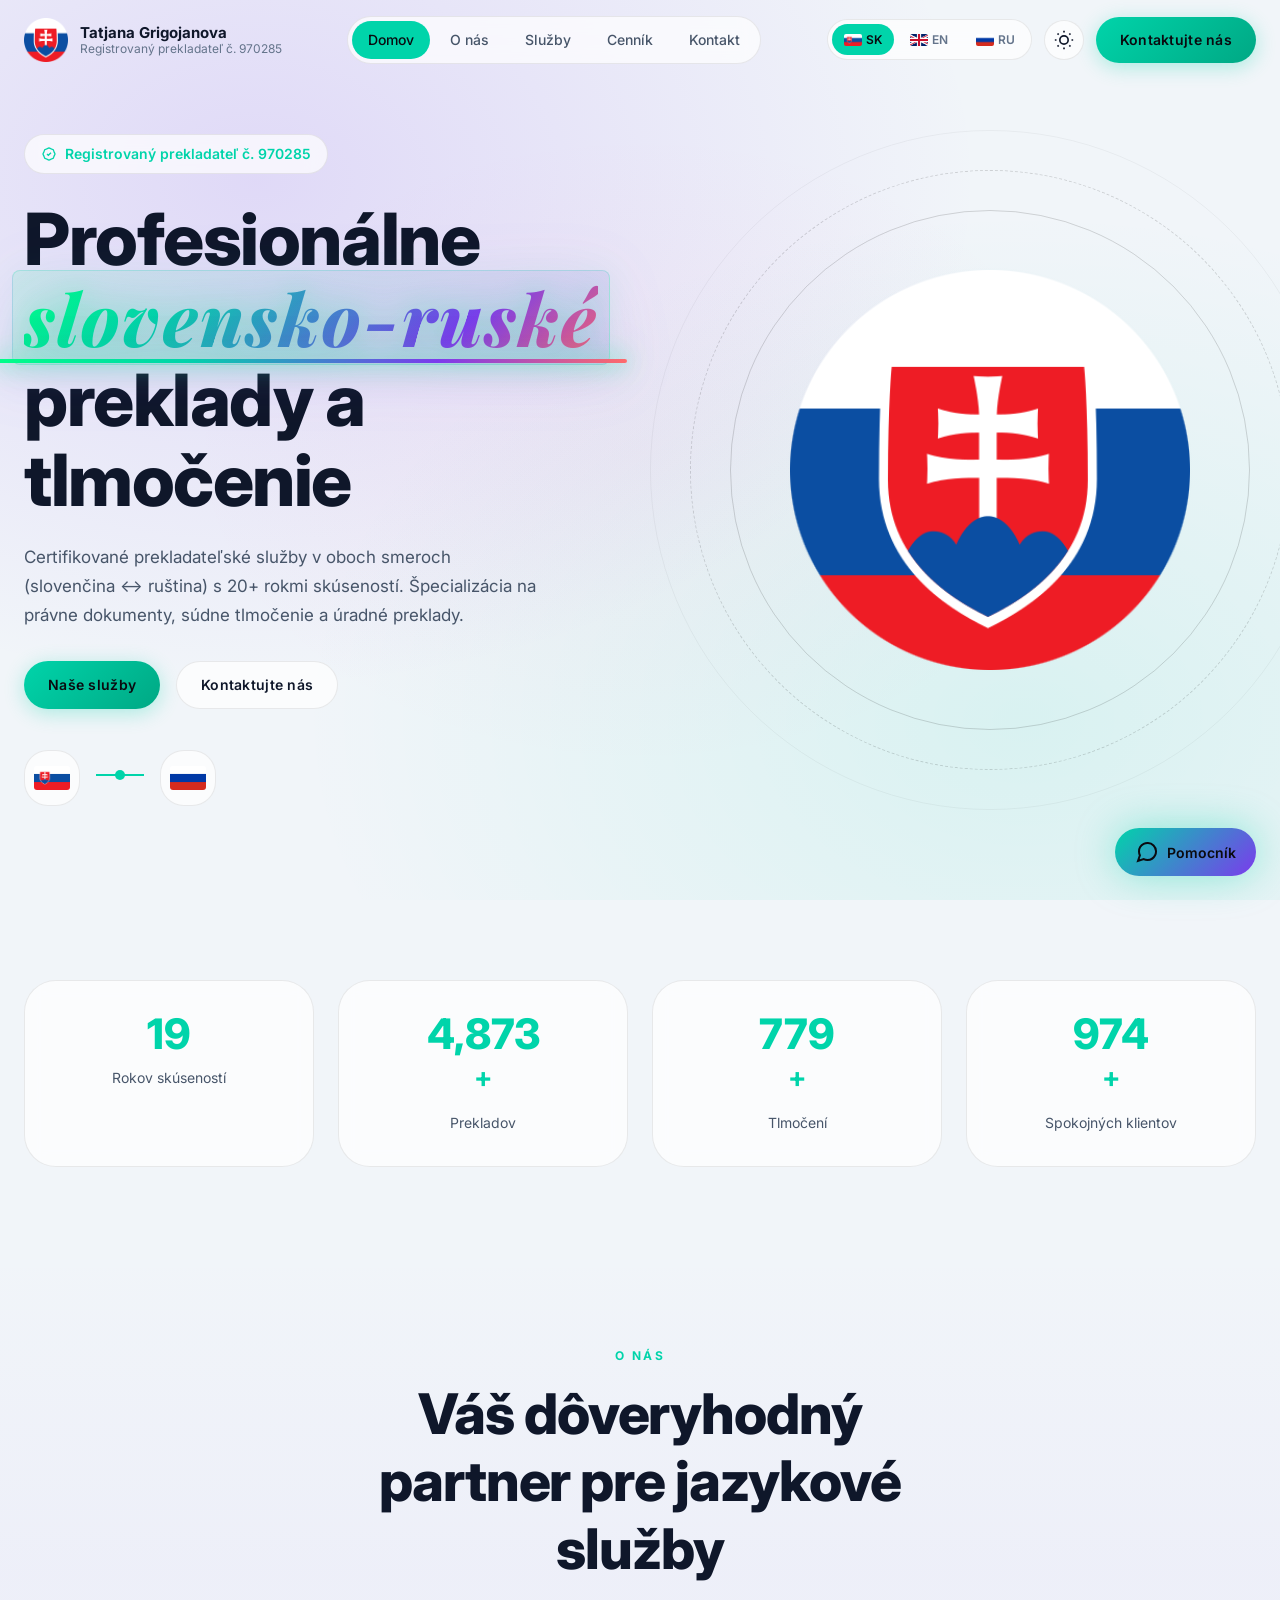
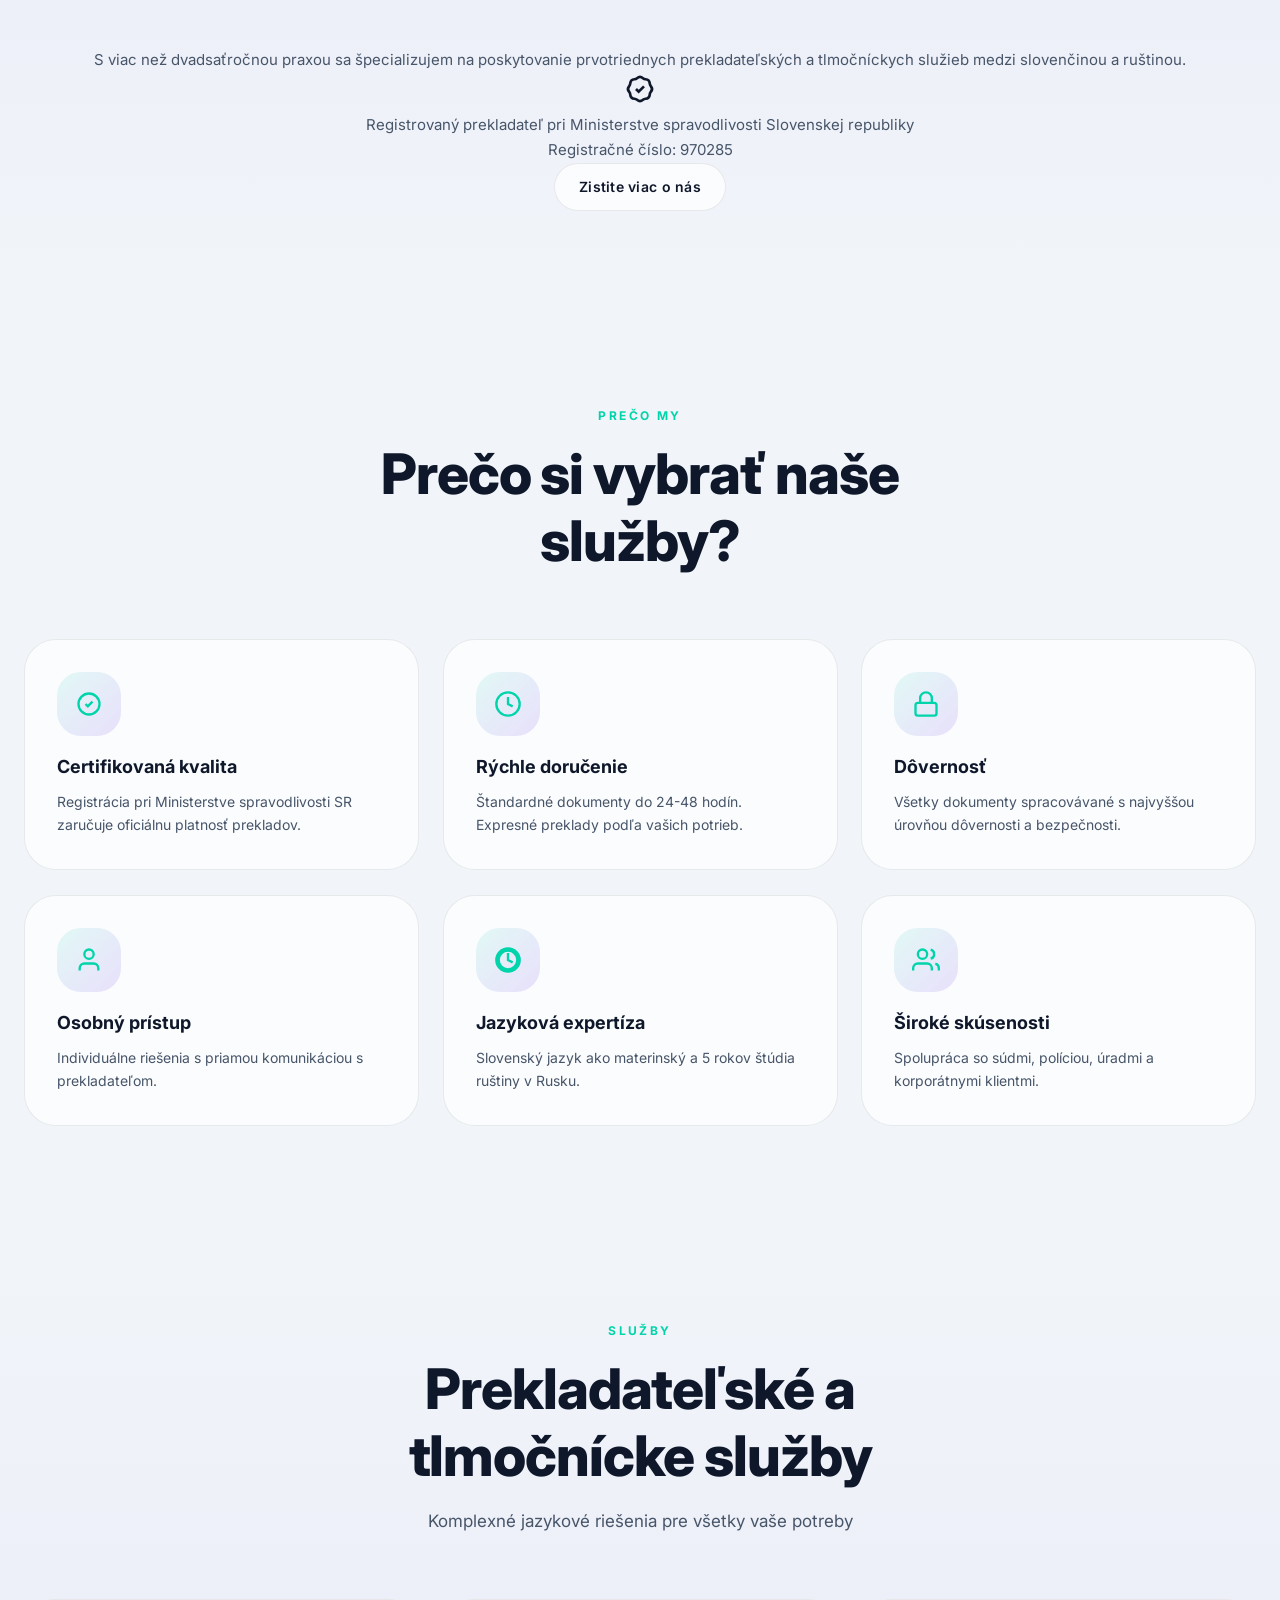
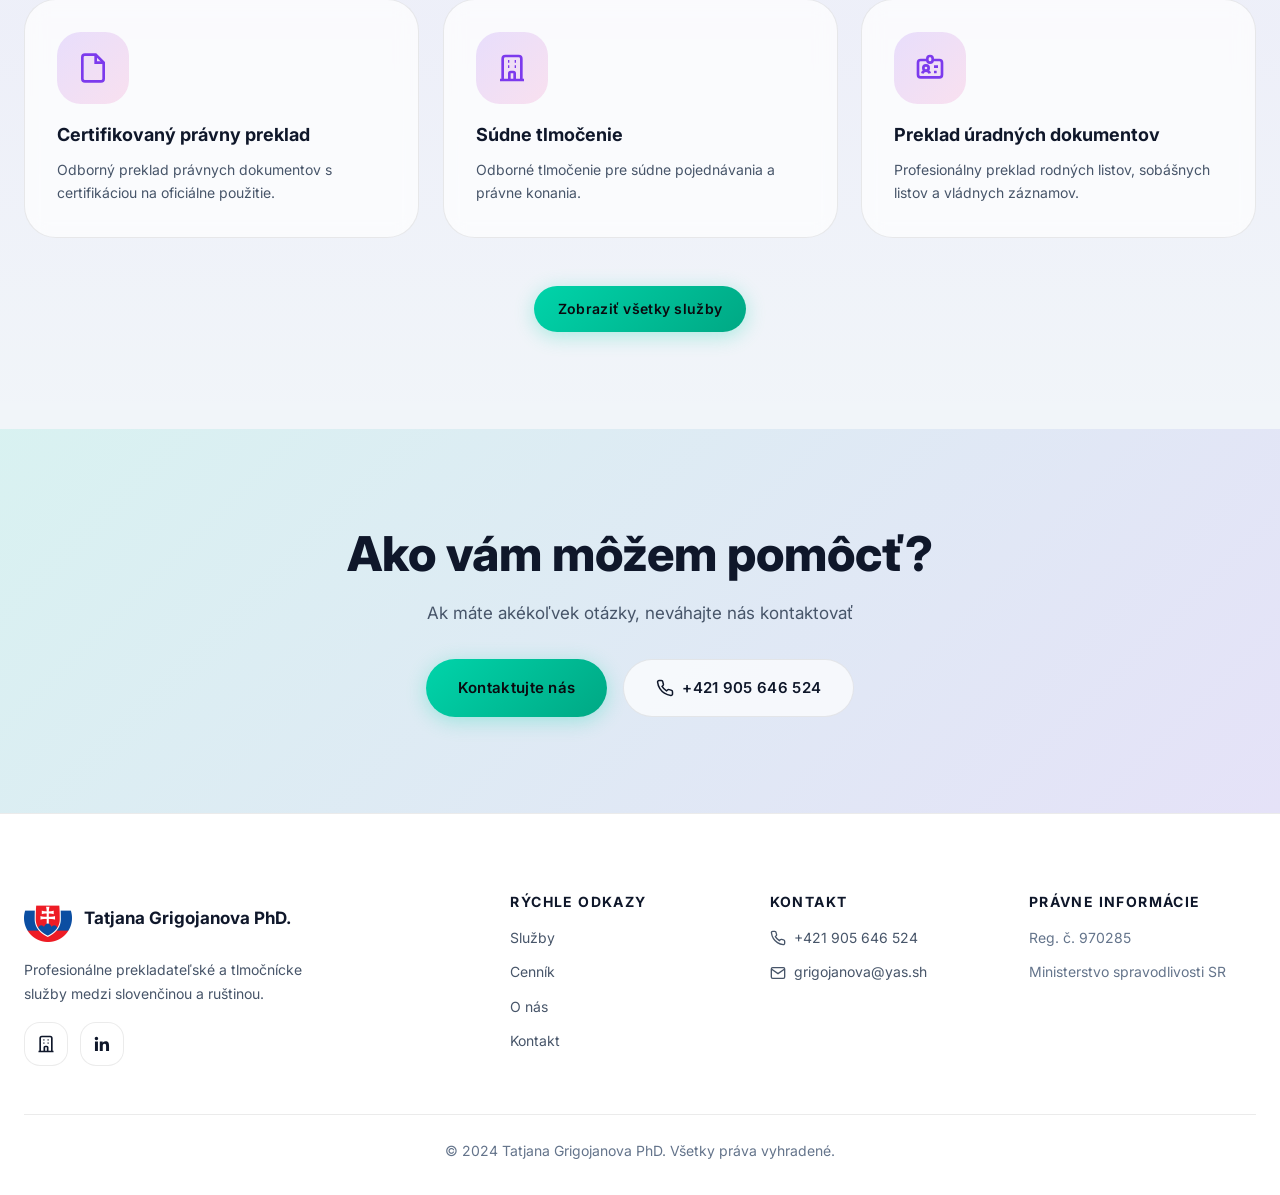
==== index.html @ f6fe31b1 "Add files via upload" ====
<!DOCTYPE html>
<html lang="sk" data-theme="light">
<head>
  <meta charset="UTF-8">
  <meta name="viewport" content="width=device-width, initial-scale=1.0">
  <title>Tatjana Grigojanova PhD. | Profesionálne slovensko-ruské preklady</title>
  <meta name="description" content="Certifikované prekladateľské služby s 20+ rokmi skúseností. Registrovaný prekladateľ pri Ministerstve spravodlivosti SR č. 970285.">
  <meta name="keywords" content="slovensko-ruský preklad, certifikovaný prekladateľ, súdne tlmočenie, Tatjana Grigojanova, Bratislava">
  <link rel="canonical" href="https://grigojanova.yas.sh/">
  
  <meta property="og:type" content="website">
  <meta property="og:url" content="https://grigojanova.yas.sh/">
  <meta property="og:title" content="Tatjana Grigojanova PhD. | Prekladateľské služby">
  <meta property="og:description" content="Certifikované slovensko-ruské preklady a tlmočenie.">
  <meta property="og:image" content="https://grigojanova.yas.sh/assets/images/logo.png">
  
  <link rel="icon" type="image/png" href="assets/images/logo.png">
  
  <link rel="preconnect" href="https://fonts.googleapis.com">
  <link rel="preconnect" href="https://fonts.gstatic.com" crossorigin>
  <link href="https://fonts.googleapis.com/css2?family=Inter:wght@400;500;600;700;800&family=Playfair+Display:wght@600;700;800&display=swap" rel="stylesheet">
  
  <link rel="stylesheet" href="css/theme.css">
  <link rel="stylesheet" href="css/base.css">
  <link rel="stylesheet" href="css/animations.css">
  <link rel="stylesheet" href="css/components.css">
  
  <!-- Anti-FOUC: Prevent flash of unstyled content -->
  <style>
    /* Hide reveal elements until JS is ready */
    .reveal, .reveal-left, .reveal-right, .reveal-scale {
      opacity: 0 !important;
      visibility: hidden !important;
    }
    /* Show immediately if JS is disabled or after load */
    .no-js .reveal, .no-js .reveal-left, .no-js .reveal-right, .no-js .reveal-scale,
    html.js-loaded .reveal, html.js-loaded .reveal-left, html.js-loaded .reveal-right, html.js-loaded .reveal-scale {
      opacity: 1 !important;
      visibility: visible !important;
    }
    /* Hide stat numbers until animated */
    [data-counter] {
      opacity: 0;
      transition: opacity 0.3s ease;
    }
    html.js-loaded [data-counter] {
      opacity: 1;
    }
  </style>
  
  <script type="application/ld+json">
  {
    "@context": "https://schema.org",
    "@type": "ProfessionalService",
    "name": "Tatjana Grigojanova PhD. - Prekladateľské služby",
    "description": "Profesionálne slovensko-ruské preklady a tlmočenie",
    "url": "https://grigojanova.yas.sh/",
    "telephone": "+421-905-646-524",
    "email": "grigojanova@yas.sh",
    "address": {
      "@type": "PostalAddress",
      "addressLocality": "Bratislava",
      "addressCountry": "SK"
    }
  }
  </script>
</head>
<body>
  <!-- Anti-FOUC script -->
  <script>
    (function() {
      // Add no-js class initially (for noscript fallback)
      document.documentElement.className = document.documentElement.className.replace(/\bno-js\b/g, '');
      // Mark that JS is enabled
      document.documentElement.classList.add('js');
    })();
  </script>
  
  <!-- Intro Loader -->
  <div class="intro-loader" id="introLoader">
    <div class="intro-loader-logo">
      <div class="intro-loader-ring"></div>
      <div class="intro-loader-ring"></div>
      <img src="assets/images/logo.png" alt="Tatjana Grigojanova">
    </div>
    <div class="intro-loader-text">Tatjana Grigojanova</div>
    <div class="intro-loader-subtext">Prekladateľské Služby</div>
    <div class="intro-loader-bar">
      <div class="intro-loader-progress"></div>
    </div>
  </div>
  
  <a href="#main-content" class="skip-link" data-i18n="nav.skipToContent">Preskočiť na obsah</a>
  
  <header class="header" role="banner">
    <div class="container header-inner">
      <a href="index.html" class="logo" aria-label="Tatjana Grigojanova PhD.">
        <img src="assets/images/logo.png" alt="" width="44" height="44">
        <div class="logo-text">
          <span class="logo-name">Tatjana Grigojanova</span>
          <span class="logo-title" data-i18n="hero.badge">PhD.</span>
        </div>
      </a>
      
      <nav class="nav" role="navigation" aria-label="Hlavná navigácia">
        <a href="index.html" class="active" data-i18n="nav.home" aria-current="page">Domov</a>
        <a href="about.html" data-i18n="nav.about">O nás</a>
        <a href="services.html" data-i18n="nav.services">Služby</a>
        <a href="pricing.html" data-i18n="nav.pricing">Cenník</a>
        <a href="contact.html" data-i18n="nav.contact">Kontakt</a>
      </nav>
      
      <div class="header-actions">
        <div class="lang-switcher" role="group" aria-label="Výber jazyka">
          <button class="lang-btn active" data-lang="sk" onclick="setLanguage('sk')" aria-label="Slovenčina">
            <img src="assets/images/flag-sk.png" alt="" class="lang-flag" width="20" height="14">
            <span>SK</span>
          </button>
          <button class="lang-btn" data-lang="en" onclick="setLanguage('en')" aria-label="English">
            <img src="assets/images/flag-gb.png" alt="" class="lang-flag" width="20" height="14">
            <span>EN</span>
          </button>
          <button class="lang-btn" data-lang="ru" onclick="setLanguage('ru')" aria-label="Русский">
            <img src="assets/images/flag-ru.png" alt="" class="lang-flag" width="20" height="14">
            <span>RU</span>
          </button>
        </div>
        
        <button class="theme-toggle" onclick="toggleTheme()" aria-label="Prepnúť režim">
          <svg class="sun-icon" width="20" height="20" viewBox="0 0 24 24" fill="none" stroke="currentColor" stroke-width="2">
            <circle cx="12" cy="12" r="5"/>
            <path d="M12 1v2M12 21v2M4.22 4.22l1.42 1.42M18.36 18.36l1.42 1.42M1 12h2M21 12h2M4.22 19.78l1.42-1.42M18.36 5.64l1.42-1.42"/>
          </svg>
          <svg class="moon-icon" width="20" height="20" viewBox="0 0 24 24" fill="none" stroke="currentColor" stroke-width="2">
            <path d="M21 12.79A9 9 0 1 1 11.21 3 7 7 0 0 0 21 12.79z"/>
          </svg>
        </button>
        
        <a href="contact.html" class="btn btn-primary btn-cta" data-i18n="nav.cta">Kontaktujte nás</a>
        
        <button class="menu-toggle" aria-label="Menu" aria-expanded="false" aria-controls="mobile-menu">
          <svg width="24" height="24" viewBox="0 0 24 24" fill="none" stroke="currentColor" stroke-width="2">
            <path d="M3 12h18M3 6h18M3 18h18"/>
          </svg>
        </button>
      </div>
    </div>
  </header>

  <div class="mobile-menu-backdrop" aria-hidden="true"></div>
  <div class="mobile-menu" id="mobile-menu" role="dialog" aria-label="Mobilná navigácia" aria-hidden="true">
    <div class="mobile-menu-inner">
      <nav class="mobile-nav">
        <a href="index.html" class="active" data-i18n="nav.home">Domov</a>
        <a href="about.html" data-i18n="nav.about">O nás</a>
        <a href="services.html" data-i18n="nav.services">Služby</a>
        <a href="pricing.html" data-i18n="nav.pricing">Cenník</a>
        <a href="contact.html" data-i18n="nav.contact">Kontakt</a>
      </nav>
      <div class="mobile-lang-switcher">
        <button class="lang-btn active" data-lang="sk" onclick="setLanguage('sk')">
          <img src="assets/images/flag-sk.png" alt="" class="lang-flag">
          <span>Slovenčina</span>
        </button>
        <button class="lang-btn" data-lang="en" onclick="setLanguage('en')">
          <img src="assets/images/flag-gb.png" alt="" class="lang-flag">
          <span>English</span>
        </button>
        <button class="lang-btn" data-lang="ru" onclick="setLanguage('ru')">
          <img src="assets/images/flag-ru.png" alt="" class="lang-flag">
          <span>Русский</span>
        </button>
      </div>
    </div>
  </div>

  <main id="main-content">
    <section class="hero" aria-labelledby="hero-title">
      <div class="container hero-inner">
        <div class="hero-content">
          <div class="hero-badge reveal">
            <svg width="16" height="16" viewBox="0 0 24 24" fill="none" stroke="currentColor" stroke-width="2">
              <path d="M9 12l2 2 4-4M7.835 4.697a3.42 3.42 0 001.946-.806 3.42 3.42 0 014.438 0 3.42 3.42 0 001.946.806 3.42 3.42 0 013.138 3.138 3.42 3.42 0 00.806 1.946 3.42 3.42 0 010 4.438 3.42 3.42 0 00-.806 1.946 3.42 3.42 0 01-3.138 3.138 3.42 3.42 0 00-1.946.806 3.42 3.42 0 01-4.438 0 3.42 3.42 0 00-1.946-.806 3.42 3.42 0 01-3.138-3.138 3.42 3.42 0 00-.806-1.946 3.42 3.42 0 010-4.438 3.42 3.42 0 00.806-1.946 3.42 3.42 0 013.138-3.138z"/>
            </svg>
            <span data-i18n="hero.badge">Registrovaný prekladateľ č. 970285</span>
          </div>
          
          <h1 id="hero-title" class="hero-title reveal delay-100" data-i18n="hero.title" data-i18n-html>
            Profesionálne <span class="highlight-lang-pair">slovensko-ruské</span> preklady a tlmočenie
          </h1>
          
          <p class="hero-subtitle reveal delay-200" data-i18n="hero.subtitle">
            Certifikované prekladateľské služby s 20+ rokmi skúseností. Špecializácia na právne dokumenty, súdne tlmočenie a úradné preklady.
          </p>
          
          <div class="hero-actions reveal delay-300">
            <a href="services.html" class="btn btn-primary magnetic-btn" data-i18n="hero.ctaPrimary">
              Naše služby
              <svg width="16" height="16" viewBox="0 0 24 24" fill="none" stroke="currentColor" stroke-width="2">
                <path d="M5 12h14M12 5l7 7-7 7"/>
              </svg>
            </a>
            <a href="contact.html" class="btn btn-secondary" data-i18n="hero.ctaSecondary">Kontaktujte nás</a>
          </div>
          
          <div class="lang-pair-indicator reveal delay-400">
            <div class="lang-flag-wrapper">
              <img src="assets/images/flag-sk.png" alt="Slovak" width="36" height="24">
            </div>
            <div class="lang-connector">
              <svg width="48" height="16" viewBox="0 0 48 16">
                <path d="M0 8h20M28 8h20" stroke="currentColor" stroke-width="2" stroke-linecap="round"/>
                <circle cx="24" cy="8" r="5" fill="var(--primary)"/>
              </svg>
            </div>
            <div class="lang-flag-wrapper">
              <img src="assets/images/flag-ru.png" alt="Russian" width="36" height="24">
            </div>
          </div>
        </div>
        
        <div class="hero-visual reveal-scale delay-200">
          <div class="hero-image-wrapper">
            <div class="hero-image-glow"></div>
            <img src="assets/images/logo.png" alt="Tatjana Grigojanova PhD." class="hero-image animate-float">
            <div class="hero-ring ring-1"></div>
            <div class="hero-ring ring-2"></div>
            <div class="hero-ring ring-3"></div>
          </div>
        </div>
      </div>
    </section>

    <section class="stats-section" aria-label="Štatistiky">
      <div class="container">
        <div class="stats-grid">
          <div class="stat-card reveal">
            <div class="stat-number" data-counter="20">0</div>
            <div class="stat-label" data-i18n="stats.years">Rokov skúseností</div>
          </div>
          <div class="stat-card reveal delay-100">
            <div class="stat-number" data-counter="5000">0</div>
            <div class="stat-suffix">+</div>
            <div class="stat-label" data-i18n="stats.translations">Prekladov</div>
          </div>
          <div class="stat-card reveal delay-200">
            <div class="stat-number" data-counter="800">0</div>
            <div class="stat-suffix">+</div>
            <div class="stat-label" data-i18n="stats.interpretations">Tlmočení</div>
          </div>
          <div class="stat-card reveal delay-300">
            <div class="stat-number" data-counter="1000">0</div>
            <div class="stat-suffix">+</div>
            <div class="stat-label" data-i18n="stats.clients">Spokojných klientov</div>
          </div>
        </div>
      </div>
    </section>

    <section class="section section-alt" aria-labelledby="about-title">
      <div class="container">
        <div class="section-header reveal">
          <span class="section-label" data-i18n="about.label">O NÁS</span>
          <h2 id="about-title" class="section-title" data-i18n="about.title">Váš dôveryhodný partner pre jazykové služby</h2>
        </div>
        
        <div class="about-preview text-center reveal">
          <p class="about-text" data-i18n="about.description">
            S viac než dvadsaťročnou praxou sa špecializujem na poskytovanie prvotriednych prekladateľských a tlmočníckych služieb medzi slovenčinou a ruštinou.
          </p>
          
          <div class="credentials-card">
            <div class="credentials-icon">
              <svg width="32" height="32" viewBox="0 0 24 24" fill="none" stroke="currentColor" stroke-width="2">
                <path d="M9 12l2 2 4-4M7.835 4.697a3.42 3.42 0 001.946-.806 3.42 3.42 0 014.438 0 3.42 3.42 0 001.946.806 3.42 3.42 0 013.138 3.138 3.42 3.42 0 00.806 1.946 3.42 3.42 0 010 4.438 3.42 3.42 0 00-.806 1.946 3.42 3.42 0 01-3.138 3.138 3.42 3.42 0 00-1.946.806 3.42 3.42 0 01-4.438 0 3.42 3.42 0 00-1.946-.806 3.42 3.42 0 01-3.138-3.138 3.42 3.42 0 00-.806-1.946 3.42 3.42 0 010-4.438 3.42 3.42 0 00.806-1.946 3.42 3.42 0 013.138-3.138z"/>
              </svg>
            </div>
            <div class="credentials-content">
              <p class="credentials-title" data-i18n="about.highlight">Registrovaný prekladateľ pri Ministerstve spravodlivosti Slovenskej republiky</p>
              <p class="credentials-subtitle" data-i18n="about.highlightSub">Registračné číslo: 970285</p>
            </div>
          </div>
          
          <a href="about.html" class="btn btn-secondary" data-i18n="about.cta">Zistite viac o nás</a>
        </div>
      </div>
    </section>

    <section class="section" aria-labelledby="why-title">
      <div class="container">
        <div class="section-header reveal">
          <span class="section-label" data-i18n="why.label">PREČO MY</span>
          <h2 id="why-title" class="section-title" data-i18n="why.title">Prečo si vybrať naše služby?</h2>
        </div>
        
        <div class="features-grid">
          <article class="feature-card reveal delay-100 tilt-card">
            <div class="feature-icon">
              <svg width="28" height="28" viewBox="0 0 24 24" fill="none" stroke="currentColor" stroke-width="2">
                <path d="M9 12l2 2 4-4m6 2a9 9 0 11-18 0 9 9 0 0118 0z"/>
              </svg>
            </div>
            <h3 class="feature-title" data-i18n="why.quality.title">Certifikovaná kvalita</h3>
            <p class="feature-text" data-i18n="why.quality.desc">Registrácia pri Ministerstve spravodlivosti SR zaručuje oficiálnu platnosť prekladov.</p>
          </article>
          
          <article class="feature-card reveal delay-200 tilt-card">
            <div class="feature-icon">
              <svg width="28" height="28" viewBox="0 0 24 24" fill="none" stroke="currentColor" stroke-width="2">
                <circle cx="12" cy="12" r="10"/>
                <path d="M12 6v6l4 2"/>
              </svg>
            </div>
            <h3 class="feature-title" data-i18n="why.speed.title">Rýchle doručenie</h3>
            <p class="feature-text" data-i18n="why.speed.desc">Štandardné dokumenty do 24-48 hodín. Expresné preklady podľa vašich potrieb.</p>
          </article>
          
          <article class="feature-card reveal delay-300 tilt-card">
            <div class="feature-icon">
              <svg width="28" height="28" viewBox="0 0 24 24" fill="none" stroke="currentColor" stroke-width="2">
                <rect x="3" y="11" width="18" height="11" rx="2" ry="2"/>
                <path d="M7 11V7a5 5 0 0110 0v4"/>
              </svg>
            </div>
            <h3 class="feature-title" data-i18n="why.confidential.title">Dôvernosť</h3>
            <p class="feature-text" data-i18n="why.confidential.desc">Všetky dokumenty spracovávané s najvyššou úrovňou dôvernosti a bezpečnosti.</p>
          </article>
          
          <article class="feature-card reveal delay-100 tilt-card">
            <div class="feature-icon">
              <svg width="28" height="28" viewBox="0 0 24 24" fill="none" stroke="currentColor" stroke-width="2">
                <path d="M20 21v-2a4 4 0 00-4-4H8a4 4 0 00-4 4v2"/>
                <circle cx="12" cy="7" r="4"/>
              </svg>
            </div>
            <h3 class="feature-title" data-i18n="why.personal.title">Osobný prístup</h3>
            <p class="feature-text" data-i18n="why.personal.desc">Individuálne riešenia s priamou komunikáciou s prekladateľom.</p>
          </article>
          
          <article class="feature-card reveal delay-200 tilt-card">
            <div class="feature-icon">
              <svg width="28" height="28" viewBox="0 0 24 24" fill="none" stroke="currentColor" stroke-width="2">
                <path d="M12 2a10 10 0 1010 10A10 10 0 0012 2zm0 18a8 8 0 118-8 8 8 0 01-8 8z"/>
                <path d="M12 6v6l4 2"/>
              </svg>
            </div>
            <h3 class="feature-title" data-i18n="why.expertise.title">Jazyková expertíza</h3>
            <p class="feature-text" data-i18n="why.expertise.desc">Slovenský jazyk ako materinský a 5 rokov štúdia ruštiny v Rusku.</p>
          </article>
          
          <article class="feature-card reveal delay-300 tilt-card">
            <div class="feature-icon">
              <svg width="28" height="28" viewBox="0 0 24 24" fill="none" stroke="currentColor" stroke-width="2">
                <path d="M17 21v-2a4 4 0 00-4-4H5a4 4 0 00-4 4v2"/>
                <circle cx="9" cy="7" r="4"/>
                <path d="M23 21v-2a4 4 0 00-3-3.87M16 3.13a4 4 0 010 7.75"/>
              </svg>
            </div>
            <h3 class="feature-title" data-i18n="why.experience.title">Široké skúsenosti</h3>
            <p class="feature-text" data-i18n="why.experience.desc">Spolupráca so súdmi, políciou, úradmi a korporátnymi klientmi.</p>
          </article>
        </div>
      </div>
    </section>

    <section class="section section-alt" aria-labelledby="services-title">
      <div class="container">
        <div class="section-header reveal">
          <span class="section-label" data-i18n="services.label">SLUŽBY</span>
          <h2 id="services-title" class="section-title" data-i18n="services.title">Prekladateľské a tlmočnícke služby</h2>
          <p class="section-subtitle" data-i18n="services.subtitle">Komplexné jazykové riešenia pre všetky vaše potreby</p>
        </div>
        
        <div class="services-preview">
          <div class="service-preview-item reveal delay-100">
            <div class="service-preview-icon">
              <svg width="32" height="32" viewBox="0 0 24 24" fill="none" stroke="currentColor" stroke-width="2">
                <path d="M14 2H6a2 2 0 00-2 2v16a2 2 0 002 2h12a2 2 0 002-2V8z"/>
                <path d="M14 2v6h6"/>
              </svg>
            </div>
            <h3 class="service-preview-title" data-i18n="services.items.certified_legal.title">Certifikovaný právny preklad</h3>
            <p class="service-preview-text" data-i18n="services.items.certified_legal.desc">Odborný preklad právnych dokumentov s certifikáciou na oficiálne použitie.</p>
          </div>
          
          <div class="service-preview-item reveal delay-200">
            <div class="service-preview-icon">
              <svg width="32" height="32" viewBox="0 0 24 24" fill="none" stroke="currentColor" stroke-width="2">
                <path d="M19 21V5a2 2 0 00-2-2H7a2 2 0 00-2 2v16m14 0h2m-2 0h-5m-9 0H3m2 0h5M9 7h1m-1 4h1m4-4h1m-1 4h1m-5 10v-5a1 1 0 011-1h2a1 1 0 011 1v5m-4 0h4"/>
              </svg>
            </div>
            <h3 class="service-preview-title" data-i18n="services.items.court_interpreting.title">Súdne tlmočenie</h3>
            <p class="service-preview-text" data-i18n="services.items.court_interpreting.desc">Odborné tlmočenie pre súdne pojednávania a právne konania.</p>
          </div>
          
          <div class="service-preview-item reveal delay-300">
            <div class="service-preview-icon">
              <svg width="32" height="32" viewBox="0 0 24 24" fill="none" stroke="currentColor" stroke-width="2">
                <path d="M10 6H5a2 2 0 00-2 2v9a2 2 0 002 2h14a2 2 0 002-2V8a2 2 0 00-2-2h-5m-4 0V5a2 2 0 114 0v1m-4 0a2 2 0 104 0m-5 8a2 2 0 100-4 2 2 0 000 4zm0 0c1.306 0 2.417.835 2.83 2M9 14a3.001 3.001 0 00-2.83 2M15 11h3m-3 4h2"/>
              </svg>
            </div>
            <h3 class="service-preview-title" data-i18n="services.items.official_docs.title">Preklad úradných dokumentov</h3>
            <p class="service-preview-text" data-i18n="services.items.official_docs.desc">Profesionálny preklad rodných listov, sobášnych listov a vládnych záznamov.</p>
          </div>
        </div>
        
        <div class="text-center reveal">
          <a href="services.html" class="btn btn-primary" data-i18n="services.cta">Zobraziť všetky služby</a>
        </div>
      </div>
    </section>

    <section class="cta-section" aria-labelledby="cta-title">
      <div class="container">
        <div class="cta-content reveal">
          <h2 id="cta-title" class="cta-title" data-i18n="contact.title">Ako vám môžem pomôcť?</h2>
          <p class="cta-text" data-i18n="contact.subtitle">Ak máte akékoľvek otázky, neváhajte nás kontaktovať</p>
          <div class="cta-actions">
            <a href="contact.html" class="btn btn-primary btn-lg magnetic-btn" data-i18n="nav.cta">
              Kontaktujte nás
              <svg width="18" height="18" viewBox="0 0 24 24" fill="none" stroke="currentColor" stroke-width="2">
                <path d="M5 12h14M12 5l7 7-7 7"/>
              </svg>
            </a>
            <a href="tel:+421905646524" class="btn btn-secondary btn-lg">
              <svg width="18" height="18" viewBox="0 0 24 24" fill="none" stroke="currentColor" stroke-width="2">
                <path d="M22 16.92v3a2 2 0 01-2.18 2 19.79 19.79 0 01-8.63-3.07 19.5 19.5 0 01-6-6 19.79 19.79 0 01-3.07-8.67A2 2 0 014.11 2h3a2 2 0 012 1.72c.127.96.361 1.903.7 2.81a2 2 0 01-.45 2.11L8.09 9.91a16 16 0 006 6l1.27-1.27a2 2 0 012.11-.45c.907.339 1.85.573 2.81.7A2 2 0 0122 16.92z"/>
              </svg>
              +421 905 646 524
            </a>
          </div>
        </div>
      </div>
    </section>
  </main>

  <footer class="footer" role="contentinfo">
    <div class="container">
      <div class="footer-grid">
        <div class="footer-brand">
          <a href="index.html" class="footer-logo">
            <img src="assets/images/logo.png" alt="" width="48" height="48">
            <span>Tatjana Grigojanova PhD.</span>
          </a>
          <p class="footer-desc" data-i18n="footer.description">Profesionálne prekladateľské a tlmočnícke služby medzi slovenčinou a ruštinou.</p>
          <div class="footer-social">
            <a href="https://www.justice.gov.sk/registre/prekladatelia/prekladatel_10651" target="_blank" rel="noopener noreferrer" aria-label="Register prekladateľov">
              <svg width="20" height="20" viewBox="0 0 24 24" fill="none" stroke="currentColor" stroke-width="2">
                <path d="M19 21V5a2 2 0 00-2-2H7a2 2 0 00-2 2v16m14 0h2m-2 0h-5m-9 0H3m2 0h5M9 7h1m-1 4h1m4-4h1m-1 4h1m-5 10v-5a1 1 0 011-1h2a1 1 0 011 1v5m-4 0h4"/>
              </svg>
            </a>
            <a href="https://www.linkedin.com/in/tatiana-grigorjanova-b9baa656/" target="_blank" rel="noopener noreferrer" aria-label="LinkedIn">
              <svg width="20" height="20" viewBox="0 0 24 24" fill="currentColor">
                <path d="M20.447 20.452h-3.554v-5.569c0-1.328-.027-3.037-1.852-3.037-1.853 0-2.136 1.445-2.136 2.939v5.667H9.351V9h3.414v1.561h.046c.477-.9 1.637-1.85 3.37-1.85 3.601 0 4.267 2.37 4.267 5.455v6.286zM5.337 7.433c-1.144 0-2.063-.926-2.063-2.065 0-1.138.92-2.063 2.063-2.063 1.14 0 2.064.925 2.064 2.063 0 1.139-.925 2.065-2.064 2.065zm1.782 13.019H3.555V9h3.564v11.452z"/>
              </svg>
            </a>
          </div>
        </div>
        
        <div class="footer-nav">
          <h4 class="footer-title" data-i18n="footer.quickLinks">Rýchle odkazy</h4>
          <ul>
            <li><a href="services.html" data-i18n="nav.services">Služby</a></li>
            <li><a href="pricing.html" data-i18n="nav.pricing">Cenník</a></li>
            <li><a href="about.html" data-i18n="nav.about">O nás</a></li>
            <li><a href="contact.html" data-i18n="nav.contact">Kontakt</a></li>
          </ul>
        </div>
        
        <div class="footer-contact">
          <h4 class="footer-title" data-i18n="nav.contact">Kontakt</h4>
          <ul>
            <li>
              <a href="tel:+421905646524">
                <svg width="16" height="16" viewBox="0 0 24 24" fill="none" stroke="currentColor" stroke-width="2">
                  <path d="M22 16.92v3a2 2 0 01-2.18 2 19.79 19.79 0 01-8.63-3.07 19.5 19.5 0 01-6-6 19.79 19.79 0 01-3.07-8.67A2 2 0 014.11 2h3a2 2 0 012 1.72c.127.96.361 1.903.7 2.81a2 2 0 01-.45 2.11L8.09 9.91a16 16 0 006 6l1.27-1.27a2 2 0 012.11-.45c.907.339 1.85.573 2.81.7A2 2 0 0122 16.92z"/>
                </svg>
                +421 905 646 524
              </a>
            </li>
            <li>
              <a href="mailto:grigojanova@yas.sh">
                <svg width="16" height="16" viewBox="0 0 24 24" fill="none" stroke="currentColor" stroke-width="2">
                  <path d="M4 4h16c1.1 0 2 .9 2 2v12c0 1.1-.9 2-2 2H4c-1.1 0-2-.9-2-2V6c0-1.1.9-2 2-2z"/>
                  <path d="M22 6l-10 7L2 6"/>
                </svg>
                grigojanova@yas.sh
              </a>
            </li>
          </ul>
        </div>
        
        <div class="footer-legal">
          <h4 class="footer-title" data-i18n="footer.legalInfo">Právne informácie</h4>
          <ul>
            <li>Reg. č. 970285</li>
            <li>Ministerstvo spravodlivosti SR</li>
          </ul>
        </div>
      </div>
      
      <div class="footer-bottom">
        <p class="footer-copyright" data-i18n="footer.copyright">© 2024 Tatjana Grigojanova PhD. Všetky práva vyhradené.</p>
      </div>
    </div>
  </footer>

  <div class="bot-container">
    <div class="bot-panel" id="botPanel" role="dialog" aria-label="Chat asistent" aria-hidden="true">
      <div class="bot-header">
        <div class="bot-avatar"><img src="assets/images/logo.png" alt=""></div>
        <div class="bot-info">
          <h4 class="bot-title" data-i18n="bot.title">Váš asistent</h4>
          <p class="bot-subtitle" data-i18n="bot.subtitle">Spýtajte sa na ceny, služby alebo postup</p>
        </div>
        <button class="bot-close" id="botClose" aria-label="Zavrieť chat">
          <svg width="20" height="20" viewBox="0 0 24 24" fill="none" stroke="currentColor" stroke-width="2">
            <path d="M18 6L6 18M6 6l12 12"/>
          </svg>
        </button>
      </div>
      <div class="bot-messages" id="botMessages" role="log" aria-live="polite" aria-atomic="false"></div>
      <div class="bot-input-container">
        <input type="text" class="bot-input" id="botInput" placeholder="Napíšte vašu otázku..." aria-label="Správa">
        <button class="bot-send" id="botSend" aria-label="Odoslať správu">
          <svg width="20" height="20" viewBox="0 0 24 24" fill="none" stroke="currentColor" stroke-width="2">
            <path d="M22 2L11 13M22 2l-7 20-4-9-9-4 20-7z"/>
          </svg>
        </button>
      </div>
    </div>
    <button class="bot-toggle" id="botToggle" aria-label="Otvoriť chat" aria-expanded="false" aria-controls="botPanel">
      <svg class="bot-icon-open" width="24" height="24" viewBox="0 0 24 24" fill="none" stroke="currentColor" stroke-width="2">
        <path d="M21 11.5a8.38 8.38 0 01-.9 3.8 8.5 8.5 0 01-7.6 4.7 8.38 8.38 0 01-3.8-.9L3 21l1.9-5.7a8.38 8.38 0 01-.9-3.8 8.5 8.5 0 014.7-7.6 8.38 8.38 0 013.8-.9h.5a8.48 8.48 0 018 8v.5z"/>
      </svg>
      <svg class="bot-icon-close" width="24" height="24" viewBox="0 0 24 24" fill="none" stroke="currentColor" stroke-width="2">
        <path d="M18 6L6 18M6 6l12 12"/>
      </svg>
      <span class="bot-label" data-i18n="bot.toggleLabel">Pomocník</span>
    </button>
  </div>

  <script src="i18n/translations.js"></script>
  <script src="js/i18n.js"></script>
  <script src="js/app.js"></script>
  <script src="js/bot.js"></script>
</body>
</html>
---- css/theme.css ----
/**
 * ============================================================================
 * THEME.CSS - Glassmorphism Design System
 * ============================================================================
 * Unique aesthetic: Dark glassmorphism with neon cyan accents
 * ============================================================================
 */

:root {
  /* Primary - Neon Cyan */
  --primary: #00D4AA;
  --primary-rgb: 0, 212, 170;
  --primary-light: #00FFD1;
  --primary-dark: #00A884;
  --primary-alpha: rgba(0, 212, 170, 0.1);
  --primary-alpha-strong: rgba(0, 212, 170, 0.2);
  --primary-contrast: #0A0A0F;
  
  /* Secondary - Electric Violet */
  --secondary: #7C3AED;
  --secondary-rgb: 124, 58, 237;
  --secondary-light: #A78BFA;
  --secondary-dark: #5B21B6;
  --secondary-alpha: rgba(124, 58, 237, 0.15);
  
  /* Accent - Hot Pink */
  --accent: #EC4899;
  --accent-rgb: 236, 72, 153;
  --accent-light: #F472B6;
  --accent-alpha: rgba(236, 72, 153, 0.15);
  
  /* Background Colors - Deep Dark */
  --bg: #0A0A0F;
  --bg-alt: #111118;
  --bg-elevated: #16161F;
  --surface: rgba(22, 22, 31, 0.8);
  --surface-hover: rgba(30, 30, 42, 0.9);
  
  /* Glassmorphism */
  --glass-bg: rgba(22, 22, 31, 0.6);
  --glass-border: rgba(255, 255, 255, 0.08);
  --glass-border-strong: rgba(255, 255, 255, 0.15);
  
  /* Text Colors */
  --text: #F8FAFC;
  --text-secondary: #94A3B8;
  --text-muted: #64748B;
  --text-inverse: #0A0A0F;
  
  /* Border Colors */
  --border: rgba(255, 255, 255, 0.08);
  --border-light: rgba(255, 255, 255, 0.04);
  --border-strong: rgba(255, 255, 255, 0.15);
  
  /* Status Colors */
  --success: #10B981;
  --success-bg: rgba(16, 185, 129, 0.15);
  --success-text: #34D399;
  --error: #EF4444;
  --error-bg: rgba(239, 68, 68, 0.15);
  --error-text: #F87171;
  --warning: #F59E0B;
  --info: #3B82F6;
  
  /* Glow Effects */
  --glow-primary: 0 0 40px rgba(0, 212, 170, 0.4);
  --glow-secondary: 0 0 40px rgba(124, 58, 237, 0.4);
  --glow-accent: 0 0 40px rgba(236, 72, 153, 0.4);
  
  /* Shadows */
  --shadow-sm: 0 2px 8px rgba(0, 0, 0, 0.3);
  --shadow-md: 0 4px 16px rgba(0, 0, 0, 0.4);
  --shadow-lg: 0 8px 32px rgba(0, 0, 0, 0.5);
  --shadow-xl: 0 16px 64px rgba(0, 0, 0, 0.6);
  
  /* Border Radius */
  --radius-sm: 8px;
  --radius-md: 16px;
  --radius-lg: 24px;
  --radius-xl: 32px;
  --radius-2xl: 48px;
  --radius-full: 9999px;
  
  /* Spacing Scale */
  --space-1: 0.25rem;
  --space-2: 0.5rem;
  --space-3: 0.75rem;
  --space-4: 1rem;
  --space-5: 1.25rem;
  --space-6: 1.5rem;
  --space-8: 2rem;
  --space-10: 2.5rem;
  --space-12: 3rem;
  --space-16: 4rem;
  --space-20: 5rem;
  --space-24: 6rem;
  
  /* Typography Scale */
  --text-xs: 0.75rem;
  --text-sm: 0.875rem;
  --text-base: 0.9375rem;
  --text-lg: 1.0625rem;
  --text-xl: 1.125rem;
  --text-2xl: 1.375rem;
  --text-3xl: 1.75rem;
  --text-4xl: 2rem;
  --text-5xl: 2.625rem;
  --text-6xl: 3.5rem;
  --text-7xl: 5rem;
  
  /* Transitions */
  --transition-fast: 150ms cubic-bezier(0.4, 0, 0.2, 1);
  --transition-base: 300ms cubic-bezier(0.4, 0, 0.2, 1);
  --transition-slow: 500ms cubic-bezier(0.4, 0, 0.2, 1);
  
  /* Z-Index Scale */
  --z-dropdown: 100;
  --z-sticky: 200;
  --z-fixed: 300;
  --z-modal-backdrop: 400;
  --z-modal: 500;
  --z-popover: 600;
  --z-tooltip: 700;
  
  /* Container */
  --container-max: 1280px;
  --container-padding: 1.5rem;
}

/* Light Theme Override */
[data-theme="light"] {
  --bg: #F1F5F9;
  --bg-alt: #E2E8F0;
  --bg-elevated: #FFFFFF;
  --surface: rgba(255, 255, 255, 0.9);
  --surface-hover: rgba(255, 255, 255, 1);
  
  --glass-bg: rgba(255, 255, 255, 0.7);
  --glass-border: rgba(0, 0, 0, 0.08);
  --glass-border-strong: rgba(0, 0, 0, 0.15);
  
  --text: #0F172A;
  --text-secondary: #475569;
  --text-muted: #64748B;
  --text-inverse: #FFFFFF;
  
  --border: rgba(0, 0, 0, 0.08);
  --border-light: rgba(0, 0, 0, 0.04);
  --border-strong: rgba(0, 0, 0, 0.15);
  
  --shadow-sm: 0 2px 8px rgba(0, 0, 0, 0.08);
  --shadow-md: 0 4px 16px rgba(0, 0, 0, 0.1);
  --shadow-lg: 0 8px 32px rgba(0, 0, 0, 0.12);
  --shadow-xl: 0 16px 64px rgba(0, 0, 0, 0.15);
}

/* Reduced Motion */
@media (prefers-reduced-motion: reduce) {
  :root {
    --transition-fast: 0.01ms;
    --transition-base: 0.01ms;
    --transition-slow: 0.01ms;
  }
  
  *,
  *::before,
  *::after {
    animation-duration: 0.01ms !important;
    animation-iteration-count: 1 !important;
    transition-duration: 0.01ms !important;
    scroll-behavior: auto !important;
  }
}
---- css/base.css ----
/**
 * ============================================================================
 * BASE.CSS - Foundation Styles
 * ============================================================================
 */

*, *::before, *::after {
  box-sizing: border-box;
  margin: 0;
  padding: 0;
}

html {
  font-size: 16px;
  scroll-behavior: smooth;
  -webkit-text-size-adjust: 100%;
  -webkit-font-smoothing: antialiased;
  -moz-osx-font-smoothing: grayscale;
}

body {
  font-family: 'Inter', -apple-system, BlinkMacSystemFont, 'Segoe UI', Roboto, sans-serif;
  font-size: var(--text-base);
  line-height: 1.6;
  color: var(--text);
  background: var(--bg);
  background-image: 
    radial-gradient(ellipse at 20% 20%, rgba(124, 58, 237, 0.15) 0%, transparent 50%),
    radial-gradient(ellipse at 80% 80%, rgba(0, 212, 170, 0.1) 0%, transparent 50%),
    radial-gradient(ellipse at 50% 50%, rgba(236, 72, 153, 0.05) 0%, transparent 50%);
  background-attachment: fixed;
  min-height: 100vh;
  overflow-x: hidden;
}

::selection {
  background: var(--primary);
  color: var(--primary-contrast);
}

:focus-visible {
  outline: 2px solid var(--primary);
  outline-offset: 3px;
  border-radius: var(--radius-sm);
}

img {
  max-width: 100%;
  height: auto;
  display: block;
}

a {
  color: inherit;
  text-decoration: none;
}

button {
  font-family: inherit;
  cursor: pointer;
  border: none;
  background: none;
  color: inherit;
}

input, textarea, select {
  font-family: inherit;
  font-size: inherit;
  color: inherit;
}

ul, ol {
  list-style: none;
}

/* Typography */
h1, h2, h3, h4, h5, h6 {
  font-weight: 700;
  line-height: 1.2;
  color: var(--text);
}

p {
  color: var(--text-secondary);
  line-height: 1.7;
}

.text-gradient {
  background: linear-gradient(135deg, var(--primary) 0%, var(--secondary) 50%, var(--accent) 100%);
  -webkit-background-clip: text;
  -webkit-text-fill-color: transparent;
  background-clip: text;
}

/* Layout */
.container {
  width: 100%;
  max-width: var(--container-max);
  margin: 0 auto;
  padding: 0 var(--container-padding);
}

/* Skip Link */
.skip-link {
  position: absolute;
  top: -100%;
  left: 50%;
  transform: translateX(-50%);
  background: var(--primary);
  color: var(--primary-contrast);
  padding: var(--space-3) var(--space-6);
  border-radius: var(--radius-md);
  font-weight: 600;
  z-index: 9999;
  transition: top var(--transition-base);
}

.skip-link:focus {
  top: var(--space-4);
}

/* Utility Classes */
.sr-only {
  position: absolute;
  width: 1px;
  height: 1px;
  padding: 0;
  margin: -1px;
  overflow: hidden;
  clip: rect(0, 0, 0, 0);
  white-space: nowrap;
  border: 0;
}

.hidden {
  display: none !important;
}

.text-center { text-align: center; }
.text-left { text-align: left; }
.text-right { text-align: right; }

/* Honeypot */
.honeypot {
  position: absolute;
  left: -9999px;
  width: 1px;
  height: 1px;
  opacity: 0;
  pointer-events: none;
}

/* Scrollbar */
::-webkit-scrollbar {
  width: 8px;
  height: 8px;
}

::-webkit-scrollbar-track {
  background: var(--bg-alt);
}

::-webkit-scrollbar-thumb {
  background: var(--border-strong);
  border-radius: var(--radius-full);
}

::-webkit-scrollbar-thumb:hover {
  background: var(--text-muted);
}

/* Responsive */
@media (max-width: 768px) {
  :root {
    --container-padding: 1rem;
    --text-5xl: 2.25rem;
    --text-4xl: 1.875rem;
    --text-3xl: 1.5rem;
  }
}
---- css/animations.css ----
/**
 * ============================================================================
 * ANIMATIONS.CSS - Motion Design
 * ============================================================================
 */

/* Keyframes */
@keyframes fadeIn {
  from { opacity: 0; }
  to { opacity: 1; }
}

@keyframes fadeInUp {
  from {
    opacity: 0;
    transform: translateY(30px);
  }
  to {
    opacity: 1;
    transform: translateY(0);
  }
}

@keyframes fadeInDown {
  from {
    opacity: 0;
    transform: translateY(-30px);
  }
  to {
    opacity: 1;
    transform: translateY(0);
  }
}

@keyframes scaleIn {
  from {
    opacity: 0;
    transform: scale(0.9);
  }
  to {
    opacity: 1;
    transform: scale(1);
  }
}

@keyframes slideInRight {
  from {
    opacity: 0;
    transform: translateX(50px);
  }
  to {
    opacity: 1;
    transform: translateX(0);
  }
}

@keyframes slideInLeft {
  from {
    opacity: 0;
    transform: translateX(-50px);
  }
  to {
    opacity: 1;
    transform: translateX(0);
  }
}

@keyframes float {
  0%, 100% { transform: translateY(0); }
  50% { transform: translateY(-15px); }
}

@keyframes pulse {
  0%, 100% { opacity: 1; }
  50% { opacity: 0.5; }
}

@keyframes glow {
  0%, 100% { box-shadow: 0 0 20px rgba(0, 212, 170, 0.3); }
  50% { box-shadow: 0 0 40px rgba(0, 212, 170, 0.6); }
}

@keyframes shimmer {
  0% { background-position: -200% 0; }
  100% { background-position: 200% 0; }
}

@keyframes spin {
  from { transform: rotate(0deg); }
  to { transform: rotate(360deg); }
}

@keyframes gradientShift {
  0% { background-position: 0% 50%; }
  50% { background-position: 100% 50%; }
  100% { background-position: 0% 50%; }
}

@keyframes borderGlow {
  0%, 100% { border-color: rgba(0, 212, 170, 0.3); }
  50% { border-color: rgba(0, 212, 170, 0.8); }
}

/* Animation Classes */
.animate-fadeIn { animation: fadeIn 0.6s ease-out forwards; }
.animate-fadeInUp { animation: fadeInUp 0.6s ease-out forwards; }
.animate-fadeInDown { animation: fadeInDown 0.6s ease-out forwards; }
.animate-scaleIn { animation: scaleIn 0.5s ease-out forwards; }
.animate-slideInRight { animation: slideInRight 0.6s ease-out forwards; }
.animate-slideInLeft { animation: slideInLeft 0.6s ease-out forwards; }
.animate-float { animation: float 4s ease-in-out infinite; }
.animate-pulse { animation: pulse 2s ease-in-out infinite; }
.animate-glow { animation: glow 2s ease-in-out infinite; }
.animate-spin { animation: spin 1s linear infinite; }

/* Delays */
.delay-100 { animation-delay: 100ms; }
.delay-200 { animation-delay: 200ms; }
.delay-300 { animation-delay: 300ms; }
.delay-400 { animation-delay: 400ms; }
.delay-500 { animation-delay: 500ms; }
.delay-600 { animation-delay: 600ms; }

/* Scroll Reveal - Hidden by default, shown when active */
.reveal {
  opacity: 0;
  transform: translateY(30px);
  transition: opacity var(--transition-slow), transform var(--transition-slow);
  will-change: opacity, transform;
}

.reveal.active {
  opacity: 1;
  transform: translateY(0);
}

.reveal-left {
  opacity: 0;
  transform: translateX(-50px);
  transition: opacity var(--transition-slow), transform var(--transition-slow);
  will-change: opacity, transform;
}

.reveal-left.active {
  opacity: 1;
  transform: translateX(0);
}

.reveal-right {
  opacity: 0;
  transform: translateX(50px);
  transition: opacity var(--transition-slow), transform var(--transition-slow);
  will-change: opacity, transform;
}

.reveal-right.active {
  opacity: 1;
  transform: translateX(0);
}

.reveal-scale {
  opacity: 0;
  transform: scale(0.9);
  transition: opacity var(--transition-slow), transform var(--transition-slow);
  will-change: opacity, transform;
}

.reveal-scale.active {
  opacity: 1;
  transform: scale(1);
}

/* Staggered delays for child elements */
.reveal.active:nth-child(1) { transition-delay: 0ms; }
.reveal.active:nth-child(2) { transition-delay: 100ms; }
.reveal.active:nth-child(3) { transition-delay: 200ms; }
.reveal.active:nth-child(4) { transition-delay: 300ms; }

/* Hover Effects */
.hover-lift {
  transition: transform var(--transition-base), box-shadow var(--transition-base);
}

.hover-lift:hover {
  transform: translateY(-8px);
  box-shadow: var(--shadow-lg);
}

.hover-glow {
  transition: box-shadow var(--transition-base);
}

.hover-glow:hover {
  box-shadow: var(--glow-primary);
}

.hover-scale {
  transition: transform var(--transition-base);
}

.hover-scale:hover {
  transform: scale(1.03);
}

/* Card Tilt */
.tilt-card {
  transform-style: preserve-3d;
  perspective: 1000px;
  transition: transform var(--transition-base);
}

/* Loading Spinner */
.spinner {
  width: 24px;
  height: 24px;
  border: 2px solid var(--border);
  border-top-color: var(--primary);
  border-radius: 50%;
  animation: spin 0.8s linear infinite;
}

.spinner-lg {
  width: 40px;
  height: 40px;
  border-width: 3px;
}

/* Reduced Motion */
@media (prefers-reduced-motion: reduce) {
  .reveal, .reveal-left, .reveal-right, .reveal-scale {
    opacity: 1;
    transform: none;
    transition: none;
  }
  
  .animate-fadeIn, .animate-fadeInUp, .animate-fadeInDown,
  .animate-scaleIn, .animate-slideInRight, .animate-slideInLeft {
    animation: none;
    opacity: 1;
    transform: none;
  }
  
  .animate-float, .animate-pulse, .animate-glow {
    animation: none;
  }
}
---- css/components.css ----
/**
 * ============================================================================
 * COMPONENTS.CSS - Glassmorphism UI Components
 * ============================================================================
 */

/* Buttons */
.btn {
  display: inline-flex;
  align-items: center;
  justify-content: center;
  gap: var(--space-2);
  padding: var(--space-3) var(--space-6);
  font-size: var(--text-sm);
  font-weight: 600;
  border-radius: var(--radius-full);
  transition: all var(--transition-base);
  cursor: pointer;
  border: none;
  text-decoration: none;
  white-space: nowrap;
  letter-spacing: 0.02em;
}

.btn-primary {
  background: linear-gradient(135deg, var(--primary) 0%, var(--primary-dark) 100%);
  color: var(--primary-contrast);
  box-shadow: 0 4px 20px rgba(0, 212, 170, 0.3);
}

.btn-primary:hover {
  transform: translateY(-2px);
  box-shadow: 0 8px 30px rgba(0, 212, 170, 0.5);
}

.btn-secondary {
  background: var(--glass-bg);
  color: var(--text);
  border: 1px solid var(--glass-border);
  backdrop-filter: blur(10px);
}

.btn-secondary:hover {
  background: var(--surface-hover);
  border-color: var(--primary);
}

.btn-outline {
  background: transparent;
  color: var(--text);
  border: 1px solid var(--border-strong);
}

.btn-outline:hover {
  border-color: var(--primary);
  color: var(--primary);
}

.btn-ghost {
  background: transparent;
  color: var(--text-secondary);
}

.btn-ghost:hover {
  color: var(--text);
  background: var(--glass-bg);
}

.btn-lg {
  padding: var(--space-4) var(--space-8);
  font-size: var(--text-base);
}

.btn-sm {
  padding: var(--space-2) var(--space-4);
  font-size: var(--text-xs);
}

.btn:disabled {
  opacity: 0.5;
  cursor: not-allowed;
  transform: none !important;
}

.btn-full {
  width: 100%;
}

/* Header */
.header {
  position: fixed;
  top: 0;
  left: 0;
  right: 0;
  z-index: var(--z-fixed);
  background: transparent;
  transition: all var(--transition-base);
}

.header.scrolled {
  background: var(--glass-bg);
  backdrop-filter: blur(20px);
  border-bottom: 1px solid var(--glass-border);
}

.header-inner {
  display: flex;
  align-items: center;
  justify-content: space-between;
  height: 80px;
}

/* Logo */
.logo {
  display: flex;
  align-items: center;
  gap: var(--space-3);
}

.logo img {
  width: 44px;
  height: 44px;
  border-radius: var(--radius-md);
  object-fit: contain;
}

.logo-text {
  display: flex;
  flex-direction: column;
}

.logo-name {
  font-weight: 700;
  font-size: var(--text-base);
  color: var(--text);
  line-height: 1.2;
}

.logo-title {
  font-size: var(--text-xs);
  color: var(--text-muted);
  line-height: 1.2;
}

/* Navigation */
.nav {
  display: flex;
  align-items: center;
  gap: var(--space-1);
  padding: var(--space-1);
  background: var(--glass-bg);
  border: 1px solid var(--glass-border);
  border-radius: var(--radius-full);
  backdrop-filter: blur(10px);
}

.nav a {
  font-size: var(--text-sm);
  font-weight: 500;
  color: var(--text-secondary);
  padding: var(--space-2) var(--space-4);
  border-radius: var(--radius-full);
  transition: all var(--transition-fast);
}

.nav a:hover {
  color: var(--text);
  background: var(--surface-hover);
}

.nav a.active {
  color: var(--primary-contrast);
  background: var(--primary);
}

/* Header Actions */
.header-actions {
  display: flex;
  align-items: center;
  gap: var(--space-3);
}

/* Language Switcher */
.lang-switcher {
  display: flex;
  align-items: center;
  gap: var(--space-1);
  padding: var(--space-1);
  background: var(--glass-bg);
  border: 1px solid var(--glass-border);
  border-radius: var(--radius-full);
  backdrop-filter: blur(10px);
}

.lang-btn {
  display: flex;
  align-items: center;
  gap: var(--space-1);
  padding: var(--space-2) var(--space-3);
  border-radius: var(--radius-full);
  font-size: var(--text-xs);
  font-weight: 600;
  color: var(--text-muted);
  transition: all var(--transition-fast);
}

.lang-btn:hover {
  color: var(--text);
  background: var(--surface-hover);
}

.lang-btn.active {
  background: var(--primary);
  color: var(--primary-contrast);
}

.lang-flag {
  width: 18px;
  height: 12px;
  border-radius: 2px;
  object-fit: cover;
}

/* Theme Toggle */
.theme-toggle {
  width: 40px;
  height: 40px;
  display: flex;
  align-items: center;
  justify-content: center;
  border-radius: var(--radius-full);
  background: var(--glass-bg);
  border: 1px solid var(--glass-border);
  color: var(--text);
  backdrop-filter: blur(10px);
  transition: all var(--transition-fast);
}

.theme-toggle:hover {
  background: var(--surface-hover);
  border-color: var(--primary);
}

.theme-toggle .sun-icon { display: block; }
.theme-toggle .moon-icon { display: none; }

[data-theme="dark"] .theme-toggle .sun-icon { display: none; }
[data-theme="dark"] .theme-toggle .moon-icon { display: block; }

/* Menu Toggle */
.menu-toggle {
  display: none;
  width: 44px;
  height: 44px;
  align-items: center;
  justify-content: center;
  border-radius: var(--radius-full);
  background: var(--glass-bg);
  border: 1px solid var(--glass-border);
  color: var(--text);
}

/* Mobile Menu */
.mobile-menu-backdrop {
  position: fixed;
  inset: 0;
  background: rgba(0, 0, 0, 0.8);
  backdrop-filter: blur(10px);
  opacity: 0;
  visibility: hidden;
  transition: all var(--transition-base);
  z-index: var(--z-modal-backdrop);
}

.mobile-menu-backdrop.open {
  opacity: 1;
  visibility: visible;
}

.mobile-menu {
  position: fixed;
  top: 0;
  right: 0;
  width: 100%;
  max-width: 400px;
  height: 100%;
  background: var(--bg-elevated);
  transform: translateX(100%);
  transition: transform var(--transition-slow);
  z-index: var(--z-modal);
  overflow-y: auto;
  border-left: 1px solid var(--glass-border);
}

.mobile-menu.open {
  transform: translateX(0);
}

.mobile-menu-inner {
  padding: var(--space-8);
  padding-top: 100px;
}

.mobile-nav {
  display: flex;
  flex-direction: column;
  gap: var(--space-2);
}

.mobile-nav a {
  font-size: var(--text-xl);
  font-weight: 600;
  color: var(--text);
  padding: var(--space-4);
  border-radius: var(--radius-lg);
  transition: all var(--transition-fast);
}

.mobile-nav a:hover,
.mobile-nav a.active {
  background: var(--glass-bg);
  color: var(--primary);
}

.mobile-lang-switcher {
  margin-top: var(--space-8);
  display: flex;
  flex-direction: column;
  gap: var(--space-2);
}

.mobile-lang-switcher .lang-btn {
  justify-content: flex-start;
  padding: var(--space-3) var(--space-4);
}

/* Hero Section */
.hero {
  position: relative;
  min-height: 100vh;
  display: flex;
  flex-direction: column;
  justify-content: center;
  padding: 120px 0 80px;
  overflow: hidden;
}

/* Highlighted Language Pair in Hero */
.highlight-lang-pair {
  font-family: 'Playfair Display', serif;
  font-weight: 800;
  font-style: italic;
  letter-spacing: 0.03em;
  background: linear-gradient(135deg, #00ff88 0%, #00d4aa 25%, #7c3aed 75%, #ff6b6b 100%);
  -webkit-background-clip: text;
  -webkit-text-fill-color: transparent;
  background-clip: text;
  position: relative;
  display: inline-block;
  text-shadow: none;
  filter: drop-shadow(0 0 15px rgba(0, 255, 136, 0.4)) drop-shadow(0 0 30px rgba(124, 58, 237, 0.2));
}

.highlight-lang-pair::before {
  content: '';
  position: absolute;
  inset: -8px -12px;
  background: linear-gradient(135deg, rgba(0, 255, 136, 0.1) 0%, rgba(124, 58, 237, 0.1) 100%);
  border-radius: 8px;
  z-index: -1;
  border: 1px solid rgba(0, 212, 170, 0.2);
}

.highlight-lang-pair::after {
  content: '';
  position: absolute;
  bottom: -6px;
  left: -5%;
  right: -5%;
  height: 4px;
  background: linear-gradient(90deg, #00ff88 0%, #00d4aa 30%, #7c3aed 70%, #ff6b6b 100%);
  border-radius: var(--radius-full);
  box-shadow: 0 0 20px rgba(0, 255, 136, 0.6), 0 0 40px rgba(124, 58, 237, 0.4), 0 0 60px rgba(255, 107, 107, 0.2);
  animation: underlineGlow 2s ease-in-out infinite;
}

@keyframes underlineGlow {
  0%, 100% { opacity: 0.8; transform: scaleX(0.95); }
  50% { opacity: 1; transform: scaleX(1); }
}

/* Bidirectional indicator */
.bidirectional-indicator {
  display: inline-flex;
  align-items: center;
  gap: var(--space-2);
  margin-top: var(--space-4);
  padding: var(--space-2) var(--space-4);
  background: var(--glass-bg);
  border: 1px solid var(--glass-border);
  border-radius: var(--radius-full);
  font-size: var(--text-sm);
  font-weight: 600;
  backdrop-filter: blur(10px);
}

.dir-sk {
  color: var(--text);
  font-weight: 700;
}

.dir-ru {
  background: linear-gradient(135deg, var(--primary) 0%, var(--secondary) 100%);
  -webkit-background-clip: text;
  -webkit-text-fill-color: transparent;
  background-clip: text;
  font-weight: 700;
}

.dir-arrows {
  display: flex;
  align-items: center;
  gap: 2px;
  color: var(--primary);
}

.dir-arrows svg {
  animation: dirArrowPulse 2s ease-in-out infinite;
}

.dir-arrows svg:first-child {
  animation-delay: 0s;
}

.dir-arrows svg:last-child {
  animation-delay: 1s;
}

@keyframes dirArrowPulse {
  0%, 100% { opacity: 0.4; transform: scale(0.9); }
  50% { opacity: 1; transform: scale(1.1); }
}

.dir-text {
  color: var(--text-muted);
  font-weight: 500;
  margin-left: var(--space-2);
  padding-left: var(--space-2);
  border-left: 1px solid var(--glass-border);
}

/* Language Names Indicator - Slovak Russian */
.lang-names-indicator {
  display: flex;
  align-items: center;
  justify-content: center;
  gap: var(--space-3);
  margin-top: var(--space-3);
  font-family: 'Playfair Display', serif;
  font-size: var(--text-lg);
  font-weight: 700;
}

.lang-name-sk {
  background: linear-gradient(135deg, #00d4aa 0%, #00f5c4 100%);
  -webkit-background-clip: text;
  -webkit-text-fill-color: transparent;
  background-clip: text;
  text-shadow: 0 0 30px rgba(0, 212, 170, 0.4);
  letter-spacing: 0.02em;
}

.lang-name-arrows {
  color: var(--primary);
  font-size: var(--text-xl);
  animation: arrowBlink 2s ease-in-out infinite;
  text-shadow: 0 0 15px rgba(0, 212, 170, 0.6);
}

@keyframes arrowBlink {
  0%, 100% { opacity: 0.5; transform: scale(1); }
  50% { opacity: 1; transform: scale(1.2); }
}

.lang-name-ru {
  background: linear-gradient(135deg, #7c3aed 0%, #a78bfa 100%);
  -webkit-background-clip: text;
  -webkit-text-fill-color: transparent;
  background-clip: text;
  text-shadow: 0 0 30px rgba(124, 58, 237, 0.4);
  letter-spacing: 0.02em;
}

.hero-inner {
  display: grid;
  grid-template-columns: 1.2fr 1fr;
  gap: var(--space-16);
  align-items: center;
}

.hero-content {
  max-width: 640px;
}

.hero-badge {
  display: inline-flex;
  align-items: center;
  gap: var(--space-2);
  padding: var(--space-2) var(--space-4);
  background: var(--glass-bg);
  border: 1px solid var(--glass-border);
  border-radius: var(--radius-full);
  font-size: var(--text-sm);
  font-weight: 600;
  color: var(--primary);
  margin-bottom: var(--space-6);
  backdrop-filter: blur(10px);
}

.hero-title {
  font-size: clamp(2.5rem, 6vw, 4.5rem);
  font-weight: 800;
  line-height: 1.1;
  color: var(--text);
  margin-bottom: var(--space-6);
  letter-spacing: -0.02em;
}

.hero-subtitle {
  font-size: var(--text-lg);
  color: var(--text-secondary);
  margin-bottom: var(--space-8);
  max-width: 520px;
}

.hero-actions {
  display: flex;
  gap: var(--space-4);
  margin-bottom: var(--space-10);
}

/* Language Pair Indicator */
.lang-pair-indicator {
  display: flex;
  align-items: center;
  gap: var(--space-4);
}

.lang-flag-wrapper {
  display: flex;
  align-items: center;
  justify-content: center;
  width: 56px;
  height: 56px;
  background: var(--glass-bg);
  border: 1px solid var(--glass-border);
  border-radius: var(--radius-lg);
  backdrop-filter: blur(10px);
}

.lang-flag-wrapper img {
  width: 36px;
  height: 24px;
  border-radius: 3px;
  object-fit: cover;
}

.lang-connector {
  color: var(--primary);
}

/* Hero Visual */
.hero-visual {
  display: flex;
  justify-content: center;
  align-items: center;
  position: relative;
}

.hero-image-wrapper {
  position: relative;
  width: 400px;
  height: 400px;
}

.hero-image {
  position: relative;
  z-index: 2;
  width: 100%;
  height: 100%;
  object-fit: contain;
  border-radius: var(--radius-2xl);
}

.hero-image-glow {
  position: absolute;
  inset: -40px;
  background: radial-gradient(circle, rgba(0, 212, 170, 0.3) 0%, transparent 60%);
  z-index: 1;
  animation: pulse 4s ease-in-out infinite;
}

.hero-ring {
  position: absolute;
  border: 1px solid var(--glass-border-strong);
  border-radius: 50%;
}

.hero-ring.ring-1 {
  inset: -60px;
  animation: spin 30s linear infinite;
}

.hero-ring.ring-2 {
  inset: -100px;
  border-style: dashed;
  animation: spin 40s linear infinite reverse;
}

.hero-ring.ring-3 {
  inset: -140px;
  opacity: 0.3;
  animation: spin 50s linear infinite;
}

/* Stats Section */
.stats-section {
  padding: var(--space-20) 0;
}

.stats-grid {
  display: grid;
  grid-template-columns: repeat(4, 1fr);
  gap: var(--space-6);
}

.stat-card {
  text-align: center;
  padding: var(--space-8);
  background: var(--glass-bg);
  border: 1px solid var(--glass-border);
  border-radius: var(--radius-xl);
  backdrop-filter: blur(10px);
  transition: all var(--transition-base);
}

.stat-card:hover {
  border-color: var(--primary);
  transform: translateY(-4px);
}

.stat-number {
  font-size: var(--text-5xl);
  font-weight: 800;
  color: var(--primary);
  line-height: 1;
}

.stat-suffix {
  font-size: var(--text-3xl);
  font-weight: 700;
  color: var(--primary);
}

.stat-label {
  font-size: var(--text-sm);
  color: var(--text-secondary);
  margin-top: var(--space-3);
}

/* Sections */
.section {
  padding: var(--space-24) 0;
}

.section-alt {
  background: linear-gradient(180deg, transparent 0%, rgba(124, 58, 237, 0.03) 50%, transparent 100%);
}

.section-header {
  text-align: center;
  max-width: 640px;
  margin: 0 auto var(--space-16);
}

.section-label {
  display: inline-block;
  font-size: var(--text-xs);
  font-weight: 700;
  letter-spacing: 0.2em;
  text-transform: uppercase;
  color: var(--primary);
  margin-bottom: var(--space-4);
}

.section-title {
  font-size: clamp(2rem, 5vw, 3.5rem);
  font-weight: 800;
  color: var(--text);
  margin-bottom: var(--space-4);
  letter-spacing: -0.02em;
}

.section-subtitle {
  font-size: var(--text-lg);
  color: var(--text-secondary);
}

/* Features Grid */
.features-grid {
  display: grid;
  grid-template-columns: repeat(3, 1fr);
  gap: var(--space-6);
}

.feature-card {
  padding: var(--space-8);
  background: var(--glass-bg);
  border: 1px solid var(--glass-border);
  border-radius: var(--radius-xl);
  backdrop-filter: blur(10px);
  transition: all var(--transition-base);
}

.feature-card:hover {
  border-color: var(--primary);
  transform: translateY(-8px);
  box-shadow: var(--glow-primary);
}

.feature-icon {
  display: flex;
  align-items: center;
  justify-content: center;
  width: 64px;
  height: 64px;
  background: linear-gradient(135deg, var(--primary-alpha) 0%, var(--secondary-alpha) 100%);
  border-radius: var(--radius-lg);
  color: var(--primary);
  margin-bottom: var(--space-5);
}

.feature-title {
  font-size: var(--text-xl);
  font-weight: 700;
  color: var(--text);
  margin-bottom: var(--space-3);
}

.feature-text {
  font-size: var(--text-sm);
  color: var(--text-secondary);
  line-height: 1.7;
}

/* Services Preview */
.services-preview {
  display: grid;
  grid-template-columns: repeat(3, 1fr);
  gap: var(--space-6);
  margin-bottom: var(--space-12);
}

.service-preview-item {
  padding: var(--space-8);
  background: var(--glass-bg);
  border: 1px solid var(--glass-border);
  border-radius: var(--radius-xl);
  backdrop-filter: blur(10px);
  transition: all var(--transition-base);
}

.service-preview-item:hover {
  border-color: var(--secondary);
  transform: translateY(-8px);
}

.service-preview-icon {
  display: flex;
  align-items: center;
  justify-content: center;
  width: 72px;
  height: 72px;
  background: linear-gradient(135deg, var(--secondary-alpha) 0%, var(--accent-alpha) 100%);
  border-radius: var(--radius-lg);
  color: var(--secondary);
  margin-bottom: var(--space-5);
}

.service-preview-title {
  font-size: var(--text-xl);
  font-weight: 700;
  color: var(--text);
  margin-bottom: var(--space-3);
}

.service-preview-text {
  font-size: var(--text-sm);
  color: var(--text-secondary);
  line-height: 1.7;
}

/* CTA Section */
.cta-section {
  padding: var(--space-24) 0;
  position: relative;
  overflow: hidden;
}

.cta-section::before {
  content: '';
  position: absolute;
  inset: 0;
  background: linear-gradient(135deg, rgba(0, 212, 170, 0.1) 0%, rgba(124, 58, 237, 0.1) 100%);
}

.cta-content {
  position: relative;
  text-align: center;
  max-width: 640px;
  margin: 0 auto;
}

.cta-title {
  font-size: clamp(2rem, 5vw, 3rem);
  font-weight: 800;
  color: var(--text);
  margin-bottom: var(--space-4);
}

.cta-text {
  font-size: var(--text-lg);
  color: var(--text-secondary);
  margin-bottom: var(--space-8);
}

.cta-actions {
  display: flex;
  gap: var(--space-4);
  justify-content: center;
  flex-wrap: wrap;
}

/* Footer */
.footer {
  padding: var(--space-20) 0 var(--space-8);
  background: var(--bg-elevated);
  border-top: 1px solid var(--glass-border);
}

.footer-grid {
  display: grid;
  grid-template-columns: 2fr 1fr 1fr 1fr;
  gap: var(--space-8);
  margin-bottom: var(--space-12);
}

.footer-logo {
  display: flex;
  align-items: center;
  gap: var(--space-3);
  color: var(--text);
  font-weight: 700;
  font-size: var(--text-lg);
  margin-bottom: var(--space-4);
}

.footer-logo img {
  width: 48px;
  height: 48px;
  border-radius: var(--radius-md);
}

.footer-desc {
  font-size: var(--text-sm);
  color: var(--text-secondary);
  margin-bottom: var(--space-4);
  max-width: 280px;
}

.footer-social {
  display: flex;
  gap: var(--space-3);
}

.footer-social a {
  display: flex;
  align-items: center;
  justify-content: center;
  width: 44px;
  height: 44px;
  background: var(--glass-bg);
  border: 1px solid var(--glass-border);
  border-radius: var(--radius-md);
  color: var(--text);
  transition: all var(--transition-fast);
}

.footer-social a:hover {
  background: var(--primary);
  border-color: var(--primary);
  color: var(--primary-contrast);
}

.footer-title {
  font-size: var(--text-sm);
  font-weight: 700;
  color: var(--text);
  text-transform: uppercase;
  letter-spacing: 0.1em;
  margin-bottom: var(--space-4);
}

.footer-nav ul,
.footer-contact ul,
.footer-legal ul {
  display: flex;
  flex-direction: column;
  gap: var(--space-3);
}

.footer-nav a,
.footer-contact a,
.footer-contact span {
  display: flex;
  align-items: center;
  gap: var(--space-2);
  font-size: var(--text-sm);
  color: var(--text-secondary);
  transition: color var(--transition-fast);
}

.footer-nav a:hover,
.footer-contact a:hover {
  color: var(--primary);
}

.footer-legal li {
  font-size: var(--text-sm);
  color: var(--text-muted);
}

.footer-bottom {
  padding-top: var(--space-6);
  border-top: 1px solid var(--glass-border);
  text-align: center;
}

.footer-copyright {
  font-size: var(--text-sm);
  color: var(--text-muted);
}

/* Intro Loader */
.intro-loader {
  position: fixed;
  inset: 0;
  z-index: 9999;
  display: flex;
  flex-direction: column;
  align-items: center;
  justify-content: center;
  background: linear-gradient(135deg, var(--bg) 0%, var(--bg-elevated) 100%);
  transition: opacity 0.6s ease, visibility 0.6s ease;
}

.intro-loader.hidden {
  opacity: 0;
  visibility: hidden;
  pointer-events: none;
}

.intro-loader-logo {
  position: relative;
  width: 120px;
  height: 120px;
  margin-bottom: var(--space-6);
}

.intro-loader-logo img {
  width: 100%;
  height: 100%;
  object-fit: contain;
  border-radius: var(--radius-xl);
  position: relative;
  z-index: 2;
  animation: introPulse 2s ease-in-out infinite;
}

.intro-loader-ring {
  position: absolute;
  inset: -10px;
  border: 2px solid var(--primary);
  border-radius: 50%;
  opacity: 0.3;
  animation: introRing 2s ease-out infinite;
}

.intro-loader-ring:nth-child(2) {
  inset: -20px;
  border-style: dashed;
  animation-delay: 0.5s;
}

@keyframes introRing {
  0% {
    transform: scale(0.8);
    opacity: 0.5;
  }
  100% {
    transform: scale(1.3);
    opacity: 0;
  }
}

@keyframes introPulse {
  0%, 100% {
    transform: scale(1);
    filter: drop-shadow(0 0 20px rgba(0, 212, 170, 0.3));
  }
  50% {
    transform: scale(1.05);
    filter: drop-shadow(0 0 40px rgba(0, 212, 170, 0.6));
  }
}

.intro-loader-text {
  font-size: var(--text-2xl);
  font-weight: 700;
  color: var(--text);
  margin-bottom: var(--space-2);
  animation: introFadeInUp 0.8s ease forwards;
  opacity: 0;
  transform: translateY(20px);
}

.intro-loader-subtext {
  font-size: var(--text-lg);
  font-weight: 500;
  color: var(--text-secondary);
  margin-bottom: var(--space-8);
  animation: introFadeInUp 0.8s ease 0.2s forwards;
  opacity: 0;
  transform: translateY(20px);
}

@keyframes introFadeInUp {
  to {
    opacity: 1;
    transform: translateY(0);
  }
}

.intro-loader-bar {
  width: 200px;
  height: 4px;
  background: var(--glass-bg);
  border-radius: var(--radius-full);
  overflow: hidden;
  position: relative;
}

.intro-loader-progress {
  height: 100%;
  width: 0%;
  background: linear-gradient(90deg, var(--primary) 0%, var(--secondary) 100%);
  border-radius: var(--radius-full);
  animation: introProgress 2.5s ease-in-out forwards;
  box-shadow: 0 0 10px rgba(0, 212, 170, 0.5);
}

@keyframes introProgress {
  0% {
    width: 0%;
  }
  50% {
    width: 70%;
  }
  100% {
    width: 100%;
  }
}

/* Hide main content initially */
body.loading {
  overflow: hidden;
}

body.loading > *:not(.intro-loader) {
  opacity: 0;
}

body:not(.loading) > *:not(.intro-loader) {
  opacity: 1;
  transition: opacity 0.5s ease;
}

/* Help Bot */
.bot-container {
  position: fixed;
  bottom: var(--space-6);
  right: var(--space-6);
  z-index: var(--z-popover);
}

.bot-toggle {
  display: flex;
  align-items: center;
  gap: var(--space-2);
  padding: var(--space-3) var(--space-5);
  background: linear-gradient(135deg, var(--primary) 0%, var(--secondary) 100%);
  color: var(--primary-contrast);
  border-radius: var(--radius-full);
  box-shadow: var(--glow-primary);
  transition: all var(--transition-base);
}

.bot-toggle:hover {
  transform: scale(1.05);
  box-shadow: 0 8px 40px rgba(0, 212, 170, 0.5);
}

.bot-icon-close {
  display: none;
}

.bot-panel.open ~ .bot-toggle .bot-icon-open {
  display: none;
}

.bot-panel.open ~ .bot-toggle .bot-icon-close {
  display: block;
}

.bot-label {
  font-size: var(--text-sm);
  font-weight: 600;
}

.bot-panel {
  position: absolute;
  bottom: calc(100% + var(--space-4));
  right: 0;
  width: 380px;
  max-height: 520px;
  background: var(--bg-elevated);
  border: 1px solid var(--glass-border);
  border-radius: var(--radius-xl);
  box-shadow: var(--shadow-xl);
  display: flex;
  flex-direction: column;
  opacity: 0;
  visibility: hidden;
  transform: translateY(10px) scale(0.95);
  transition: all var(--transition-base);
  overflow: hidden;
}

.bot-panel.open {
  opacity: 1;
  visibility: visible;
  transform: translateY(0) scale(1);
}

.bot-header {
  display: flex;
  align-items: center;
  gap: var(--space-3);
  padding: var(--space-4);
  background: var(--glass-bg);
  border-bottom: 1px solid var(--glass-border);
}

.bot-avatar {
  width: 44px;
  height: 44px;
  border-radius: var(--radius-full);
  overflow: hidden;
  background: var(--primary-alpha);
  border: 2px solid var(--primary);
}

.bot-avatar img {
  width: 100%;
  height: 100%;
  object-fit: cover;
}

.bot-info {
  flex: 1;
}

.bot-title {
  font-size: var(--text-sm);
  font-weight: 700;
  color: var(--text);
}

.bot-subtitle {
  font-size: var(--text-xs);
  color: var(--text-muted);
}

.bot-close {
  width: 36px;
  height: 36px;
  display: flex;
  align-items: center;
  justify-content: center;
  border-radius: var(--radius-full);
  color: var(--text-muted);
  transition: all var(--transition-fast);
}

.bot-close:hover {
  background: var(--glass-bg);
  color: var(--text);
}

.bot-messages {
  flex: 1;
  overflow-y: auto;
  padding: var(--space-4);
  max-height: 320px;
}

.bot-message {
  margin-bottom: var(--space-3);
  opacity: 0;
  transform: translateY(10px);
  transition: all var(--transition-base);
}

.bot-message.visible {
  opacity: 1;
  transform: translateY(0);
}

.bot-message.user {
  text-align: right;
}

.bot-message-content {
  display: inline-block;
  padding: var(--space-3) var(--space-4);
  border-radius: var(--radius-lg);
  font-size: var(--text-sm);
  max-width: 85%;
}

.bot-message.bot .bot-message-content {
  background: var(--glass-bg);
  border: 1px solid var(--glass-border);
  color: var(--text);
  border-bottom-left-radius: var(--space-1);
}

.bot-message.user .bot-message-content {
  background: linear-gradient(135deg, var(--primary) 0%, var(--primary-dark) 100%);
  color: var(--primary-contrast);
  border-bottom-right-radius: var(--space-1);
}

.bot-chips {
  display: flex;
  flex-wrap: wrap;
  gap: var(--space-2);
  margin-top: var(--space-3);
}

.bot-chip {
  padding: var(--space-2) var(--space-3);
  background: var(--glass-bg);
  border: 1px solid var(--glass-border);
  border-radius: var(--radius-full);
  font-size: var(--text-xs);
  font-weight: 500;
  color: var(--text-secondary);
  transition: all var(--transition-fast);
}

.bot-chip:hover {
  background: var(--primary);
  border-color: var(--primary);
  color: var(--primary-contrast);
}

.bot-input-container {
  display: flex;
  gap: var(--space-2);
  padding: var(--space-4);
  background: var(--glass-bg);
  border-top: 1px solid var(--glass-border);
}

.bot-input {
  flex: 1;
  padding: var(--space-3) var(--space-4);
  background: var(--bg-alt);
  border: 1px solid var(--glass-border);
  border-radius: var(--radius-full);
  font-size: var(--text-sm);
  color: var(--text);
  transition: all var(--transition-fast);
}

.bot-input:focus {
  outline: none;
  border-color: var(--primary);
}

.bot-send {
  width: 44px;
  height: 44px;
  display: flex;
  align-items: center;
  justify-content: center;
  background: var(--primary);
  color: var(--primary-contrast);
  border-radius: var(--radius-full);
  transition: all var(--transition-fast);
}

.bot-send:hover {
  background: var(--primary-light);
}

/* Bidirectional Language Badge */
.lang-pair-badge {
  display: flex;
  align-items: center;
  justify-content: center;
  gap: var(--space-4);
  margin-bottom: var(--space-2);
  padding: var(--space-4) var(--space-8);
  background: linear-gradient(135deg, rgba(0, 212, 170, 0.08) 0%, rgba(124, 58, 237, 0.08) 50%, rgba(0, 212, 170, 0.08) 100%);
  border: 1px solid var(--glass-border);
  border-radius: var(--radius-full);
  backdrop-filter: blur(10px);
  transition: all var(--transition-base);
}

.lang-pair-badge:hover {
  border-color: var(--primary);
  box-shadow: 0 0 40px rgba(0, 212, 170, 0.2), 0 0 60px rgba(124, 58, 237, 0.1);
  transform: translateY(-2px);
}

.lang-badge-sk {
  font-family: 'Playfair Display', serif;
  font-size: var(--text-xl);
  font-weight: 700;
  background: linear-gradient(135deg, #00d4aa 0%, #00f5c4 100%);
  -webkit-background-clip: text;
  -webkit-text-fill-color: transparent;
  background-clip: text;
  text-shadow: 0 0 30px rgba(0, 212, 170, 0.3);
  letter-spacing: 0.02em;
}

.lang-badge-arrows {
  font-size: var(--text-xl);
  font-weight: 700;
  color: var(--primary);
  text-shadow: 0 0 15px rgba(0, 212, 170, 0.5);
  animation: badgeArrowPulse 2s ease-in-out infinite;
}

@keyframes badgeArrowPulse {
  0%, 100% { opacity: 0.6; transform: scale(1); }
  50% { opacity: 1; transform: scale(1.1); }
}

.lang-badge-ru {
  font-family: 'Playfair Display', serif;
  font-size: var(--text-xl);
  font-weight: 700;
  background: linear-gradient(135deg, #7c3aed 0%, #a78bfa 100%);
  -webkit-background-clip: text;
  -webkit-text-fill-color: transparent;
  background-clip: text;
  text-shadow: 0 0 30px rgba(124, 58, 237, 0.3);
  letter-spacing: 0.02em;
}

.lang-pair-subtitle {
  text-align: center;
  font-size: var(--text-sm);
  color: var(--text-muted);
  margin-bottom: var(--space-6);
  font-style: italic;
}

/* Turnstile Container */
.turnstile-container {
  margin: var(--space-4) 0;
  display: flex;
  justify-content: center;
}

/* Bot Service Offerings */
.bot-offerings-prompt {
  margin: var(--space-3) 0;
  animation: fadeInUp 0.3s ease;
}

.bot-offerings-text {
  font-size: var(--text-sm);
  color: var(--text-secondary);
  margin-bottom: var(--space-3);
  font-style: italic;
}

.bot-offerings-grid {
  display: grid;
  grid-template-columns: repeat(2, 1fr);
  gap: var(--space-2);
  margin-bottom: var(--space-2);
}

.bot-offering-card {
  display: flex;
  flex-direction: column;
  align-items: center;
  justify-content: center;
  gap: var(--space-2);
  padding: var(--space-3) var(--space-2);
  background: var(--glass-bg);
  border: 1px solid var(--glass-border);
  border-radius: var(--radius-lg);
  transition: all var(--transition-fast);
  cursor: pointer;
  text-align: center;
}

.bot-offering-card:hover {
  background: var(--primary-alpha);
  border-color: var(--primary);
  transform: translateY(-2px);
}

.bot-offering-icon {
  font-size: var(--text-2xl);
  line-height: 1;
}

.bot-offering-title {
  font-size: var(--text-xs);
  font-weight: 600;
  color: var(--text);
  line-height: 1.3;
}

/* Service Details */
.bot-service-details {
  background: var(--glass-bg);
  border: 1px solid var(--glass-border);
  border-radius: var(--radius-lg);
  padding: var(--space-4);
  margin: var(--space-2) 0;
}

.bot-service-header {
  display: flex;
  align-items: center;
  gap: var(--space-2);
  font-size: var(--text-base);
  color: var(--text);
  margin-bottom: var(--space-2);
  padding-bottom: var(--space-2);
  border-bottom: 1px solid var(--glass-border);
}

.bot-service-icon {
  font-size: var(--text-xl);
}

.bot-service-desc {
  font-size: var(--text-sm);
  color: var(--text-secondary);
  margin-bottom: var(--space-3);
  line-height: 1.5;
}

.bot-service-items {
  list-style: none;
  padding: 0;
  margin: 0 0 var(--space-3) 0;
}

.bot-service-items li {
  position: relative;
  padding-left: var(--space-5);
  margin-bottom: var(--space-1);
  font-size: var(--text-sm);
  color: var(--text);
}

.bot-service-items li::before {
  content: '✓';
  position: absolute;
  left: 0;
  color: var(--primary);
  font-weight: bold;
}

.bot-service-price {
  font-size: var(--text-sm);
  font-weight: 700;
  color: var(--primary);
  padding-top: var(--space-2);
  border-top: 1px solid var(--glass-border);
}

/* Service Action Buttons */
.bot-service-actions {
  display: flex;
  flex-wrap: wrap;
  gap: var(--space-2);
  margin: var(--space-3) 0;
  animation: fadeInUp 0.3s ease;
}

.bot-action-btn {
  padding: var(--space-2) var(--space-4);
  border-radius: var(--radius-full);
  font-size: var(--text-sm);
  font-weight: 600;
  transition: all var(--transition-fast);
  cursor: pointer;
}

.bot-action-primary {
  background: linear-gradient(135deg, var(--primary) 0%, var(--primary-dark) 100%);
  color: var(--primary-contrast);
  border: none;
}

.bot-action-primary:hover {
  transform: translateY(-2px);
  box-shadow: 0 4px 12px rgba(0, 212, 170, 0.4);
}

.bot-action-secondary {
  background: var(--glass-bg);
  color: var(--text);
  border: 1px solid var(--glass-border);
}

.bot-action-secondary:hover {
  background: var(--surface-hover);
  border-color: var(--primary);
}

/* Contact Options */
.bot-contact-options {
  background: var(--glass-bg);
  border: 1px solid var(--glass-border);
  border-radius: var(--radius-lg);
  padding: var(--space-4);
  margin: var(--space-2) 0;
  animation: fadeInUp 0.3s ease;
}

.bot-contact-options > div:first-child {
  font-size: var(--text-sm);
  color: var(--text-secondary);
  margin-bottom: var(--space-3);
}

.bot-contact-buttons {
  display: flex;
  flex-direction: column;
  gap: var(--space-2);
}

.bot-contact-btn {
  display: flex;
  align-items: center;
  justify-content: center;
  gap: var(--space-2);
  padding: var(--space-3) var(--space-4);
  background: var(--bg-alt);
  border: 1px solid var(--glass-border);
  border-radius: var(--radius-md);
  font-size: var(--text-sm);
  font-weight: 500;
  color: var(--text);
  transition: all var(--transition-fast);
  text-decoration: none;
}

.bot-contact-btn:hover {
  background: var(--surface-hover);
  border-color: var(--primary);
  color: var(--primary);
}

.bot-contact-btn-primary {
  background: linear-gradient(135deg, var(--primary) 0%, var(--primary-dark) 100%);
  color: var(--primary-contrast);
  border-color: transparent;
}

.bot-contact-btn-primary:hover {
  color: var(--primary-contrast);
  opacity: 0.9;
}

.bot-contact-btn svg {
  flex-shrink: 0;
}

@keyframes fadeInUp {
  from {
    opacity: 0;
    transform: translateY(10px);
  }
  to {
    opacity: 1;
    transform: translateY(0);
  }
}

/* Mobile adjustments for bot offerings */
@media (max-width: 480px) {
  .bot-offerings-grid {
    grid-template-columns: 1fr;
  }
  
  .bot-service-actions {
    flex-direction: column;
  }
  
  .bot-action-btn {
    width: 100%;
  }
}

/* Page Header */
.page-header {
  padding: 140px 0 60px;
  text-align: center;
}

.page-header-content {
  max-width: 800px;
  margin: 0 auto;
}

.page-title {
  font-size: clamp(2.5rem, 6vw, 4rem);
  font-weight: 800;
  color: var(--text);
  margin-bottom: var(--space-4);
  letter-spacing: -0.02em;
}

.page-subtitle {
  font-size: var(--text-lg);
  color: var(--text-secondary);
}

/* About Layout */
.about-layout {
  display: grid;
  grid-template-columns: 2fr 1fr;
  gap: var(--space-12);
  align-items: start;
}

.about-paragraph {
  font-size: var(--text-lg);
  color: var(--text-secondary);
  margin-bottom: var(--space-6);
  line-height: 1.8;
}

.about-sidebar {
  position: sticky;
  top: 100px;
}

.credentials-panel {
  background: var(--glass-bg);
  border: 1px solid var(--glass-border);
  border-radius: var(--radius-xl);
  padding: var(--space-8);
  backdrop-filter: blur(10px);
}

.credentials-panel-title {
  font-size: var(--text-xl);
  font-weight: 700;
  color: var(--text);
  margin-bottom: var(--space-6);
}

.credential-item {
  display: flex;
  align-items: flex-start;
  gap: var(--space-4);
  padding: var(--space-4) 0;
  border-bottom: 1px solid var(--glass-border);
}

.credential-item:last-child {
  border-bottom: none;
}

.credential-icon {
  display: flex;
  align-items: center;
  justify-content: center;
  width: 48px;
  height: 48px;
  background: var(--primary-alpha);
  border-radius: var(--radius-lg);
  color: var(--primary);
  flex-shrink: 0;
}

.credential-label {
  font-size: var(--text-sm);
  color: var(--text-muted);
  margin-bottom: var(--space-1);
}

.credential-value {
  font-size: var(--text-base);
  font-weight: 600;
  color: var(--text);
}

.credential-badge {
  margin-top: var(--space-6);
  padding: var(--space-6);
  background: linear-gradient(135deg, var(--primary-alpha) 0%, var(--secondary-alpha) 100%);
  border-radius: var(--radius-lg);
  text-align: center;
}

.credential-badge img {
  width: 64px;
  height: 64px;
  margin: 0 auto var(--space-3);
  border-radius: var(--radius-md);
}

.credential-badge-text {
  font-size: var(--text-sm);
  font-weight: 600;
  color: var(--primary);
}

/* About Profile Photo */
.about-profile-mobile {
  display: none;
  text-align: center;
  margin-bottom: var(--space-8);
}

.about-profile-desktop {
  margin-bottom: var(--space-8);
}

.about-profile-photo-wrapper {
  position: relative;
  width: 180px;
  height: 180px;
  margin: 0 auto var(--space-4);
}

.about-profile-photo-wrapper-large {
  position: relative;
  width: 220px;
  height: 220px;
  margin: 0 auto var(--space-6);
}

.about-profile-photo,
.about-profile-photo-large {
  width: 100%;
  height: 100%;
  object-fit: cover;
  border-radius: 50%;
  border: 4px solid var(--primary);
  box-shadow: 0 0 40px rgba(0, 212, 170, 0.3);
  position: relative;
  z-index: 2;
}

.about-profile-glow {
  position: absolute;
  inset: -20px;
  background: radial-gradient(circle, rgba(0, 212, 170, 0.4) 0%, transparent 60%);
  border-radius: 50%;
  z-index: 1;
  animation: pulse 4s ease-in-out infinite;
}

.about-profile-ring {
  position: absolute;
  border: 2px solid var(--glass-border-strong);
  border-radius: 50%;
}

.about-profile-ring.ring-1 {
  inset: -15px;
  animation: spin 20s linear infinite;
}

.about-profile-ring.ring-2 {
  inset: -30px;
  border-style: dashed;
  opacity: 0.5;
  animation: spin 30s linear infinite reverse;
}

.about-profile-name {
  font-size: var(--text-xl);
  font-weight: 700;
  color: var(--text);
  margin-bottom: var(--space-1);
}

.about-profile-title {
  font-size: var(--text-sm);
  color: var(--text-muted);
}

/* Extended About Section */
.about-extended {
  margin-top: var(--space-12);
  padding-top: var(--space-8);
  border-top: 1px solid var(--glass-border);
}

.about-extended-title {
  font-size: var(--text-xl);
  font-weight: 700;
  color: var(--text);
  margin: var(--space-8) 0 var(--space-4);
}

.about-extended-title:first-child {
  margin-top: 0;
}

.about-credentials-list {
  list-style: none;
  padding: 0;
  margin: var(--space-4) 0;
}

.about-credentials-list li {
  position: relative;
  padding-left: var(--space-6);
  margin-bottom: var(--space-3);
  font-size: var(--text-base);
  color: var(--text-secondary);
  line-height: 1.6;
}

.about-credentials-list li::before {
  content: '';
  position: absolute;
  left: 0;
  top: 8px;
  width: 8px;
  height: 8px;
  background: var(--primary);
  border-radius: 50%;
}

/* About Contact Card */
.about-contact-card {
  margin-top: var(--space-6);
  padding: var(--space-6);
  background: linear-gradient(135deg, var(--primary-alpha) 0%, var(--secondary-alpha) 100%);
  border: 1px solid var(--glass-border);
  border-radius: var(--radius-xl);
  backdrop-filter: blur(10px);
}

.about-contact-title {
  font-size: var(--text-lg);
  font-weight: 700;
  color: var(--text);
  margin-bottom: var(--space-4);
}

.about-contact-link {
  display: flex;
  align-items: center;
  gap: var(--space-3);
  padding: var(--space-3) 0;
  font-size: var(--text-sm);
  color: var(--text);
  font-weight: 500;
  border-bottom: 1px solid var(--glass-border);
  transition: color var(--transition-fast);
}

.about-contact-link:last-child {
  border-bottom: none;
}

.about-contact-link:hover {
  color: var(--primary);
}

.about-contact-link svg {
  color: var(--primary);
  flex-shrink: 0;
}

/* Text utilities */
.text-center {
  text-align: center;
}

/* Services Grid */
.services-grid {
  display: grid;
  grid-template-columns: repeat(2, 1fr);
  gap: var(--space-6);
}

.service-card {
  background: var(--glass-bg);
  border: 1px solid var(--glass-border);
  border-radius: var(--radius-xl);
  padding: var(--space-8);
  backdrop-filter: blur(10px);
  transition: all var(--transition-base);
}

.service-card:hover {
  border-color: var(--secondary);
  transform: translateY(-8px);
  box-shadow: var(--glow-secondary);
}

.service-card-icon {
  display: flex;
  align-items: center;
  justify-content: center;
  width: 72px;
  height: 72px;
  background: linear-gradient(135deg, var(--secondary-alpha) 0%, var(--accent-alpha) 100%);
  border-radius: var(--radius-lg);
  color: var(--secondary);
  margin-bottom: var(--space-5);
}

.service-card-title {
  font-size: var(--text-xl);
  font-weight: 700;
  color: var(--text);
  margin-bottom: var(--space-3);
}

.service-card-text {
  font-size: var(--text-base);
  color: var(--text-secondary);
  line-height: 1.7;
}

/* Delivery Grid */
.delivery-grid {
  display: grid;
  grid-template-columns: repeat(4, 1fr);
  gap: var(--space-6);
}

.delivery-card {
  text-align: center;
  padding: var(--space-8);
  background: var(--glass-bg);
  border: 1px solid var(--glass-border);
  border-radius: var(--radius-xl);
  backdrop-filter: blur(10px);
  transition: all var(--transition-base);
}

.delivery-card:hover {
  border-color: var(--primary);
  transform: translateY(-4px);
}

.delivery-icon {
  display: flex;
  align-items: center;
  justify-content: center;
  width: 64px;
  height: 64px;
  background: var(--primary-alpha);
  border-radius: var(--radius-full);
  color: var(--primary);
  margin: 0 auto var(--space-4);
}

.delivery-title {
  font-size: var(--text-lg);
  font-weight: 700;
  color: var(--text);
  margin-bottom: var(--space-2);
}

.delivery-text {
  font-size: var(--text-sm);
  color: var(--text-secondary);
  line-height: 1.6;
}

/* Pricing */
.pricing-tabs {
  display: flex;
  justify-content: center;
  gap: var(--space-2);
  margin-bottom: var(--space-12);
  padding: var(--space-1);
  background: var(--glass-bg);
  border: 1px solid var(--glass-border);
  border-radius: var(--radius-full);
  backdrop-filter: blur(10px);
  width: fit-content;
  margin-left: auto;
  margin-right: auto;
}

.pricing-tab {
  display: flex;
  align-items: center;
  gap: var(--space-2);
  padding: var(--space-3) var(--space-6);
  border-radius: var(--radius-full);
  font-size: var(--text-sm);
  font-weight: 600;
  color: var(--text-secondary);
  transition: all var(--transition-fast);
}

.pricing-tab:hover {
  color: var(--text);
  background: var(--surface-hover);
}

.pricing-tab.active {
  background: var(--primary);
  color: var(--primary-contrast);
}

.pricing-panel {
  display: none;
}

.pricing-panel.active {
  display: block;
}

.pricing-grid {
  display: grid;
  grid-template-columns: repeat(4, 1fr);
  gap: var(--space-6);
}

.pricing-card {
  background: var(--glass-bg);
  border: 1px solid var(--glass-border);
  border-radius: var(--radius-xl);
  padding: var(--space-8);
  backdrop-filter: blur(10px);
  transition: all var(--transition-base);
  position: relative;
}

.pricing-card:hover {
  border-color: var(--glass-border-strong);
  transform: translateY(-8px);
}

.pricing-card-featured {
  border-color: var(--primary);
  box-shadow: var(--glow-primary);
}

.pricing-card-featured:hover {
  box-shadow: 0 8px 40px rgba(0, 212, 170, 0.4);
}

.pricing-badge {
  position: absolute;
  top: -12px;
  left: 50%;
  transform: translateX(-50%);
  padding: var(--space-1) var(--space-4);
  background: linear-gradient(135deg, var(--primary) 0%, var(--secondary) 100%);
  color: var(--primary-contrast);
  border-radius: var(--radius-full);
  font-size: var(--text-xs);
  font-weight: 700;
  text-transform: uppercase;
  letter-spacing: 0.05em;
}

.pricing-card-header {
  margin-bottom: var(--space-4);
}

.pricing-card-name {
  font-size: var(--text-xl);
  font-weight: 700;
  color: var(--text);
  margin-bottom: var(--space-1);
}

.pricing-card-desc {
  font-size: var(--text-sm);
  color: var(--text-muted);
}

.pricing-card-price {
  display: flex;
  align-items: baseline;
  gap: var(--space-1);
  margin-bottom: var(--space-6);
}

.price-currency {
  font-size: var(--text-xl);
  font-weight: 600;
  color: var(--primary);
}

.price-value {
  font-size: var(--text-4xl);
  font-weight: 800;
  color: var(--text);
}

.price-period {
  font-size: var(--text-sm);
  color: var(--text-muted);
}

.pricing-card-features {
  list-style: none;
  margin-bottom: var(--space-6);
}

.pricing-card-features li {
  display: flex;
  align-items: center;
  gap: var(--space-3);
  padding: var(--space-2) 0;
  font-size: var(--text-sm);
  color: var(--text-secondary);
}

.pricing-card-features li svg {
  flex-shrink: 0;
  color: var(--success);
}

/* Steps */
.steps-grid {
  display: grid;
  grid-template-columns: repeat(3, 1fr);
  gap: var(--space-8);
}

.step-card {
  text-align: center;
  padding: var(--space-8);
  background: var(--glass-bg);
  border: 1px solid var(--glass-border);
  border-radius: var(--radius-xl);
  backdrop-filter: blur(10px);
  position: relative;
  transition: all var(--transition-base);
}

.step-card:hover {
  border-color: var(--primary);
}

.step-number {
  position: absolute;
  top: -20px;
  left: 50%;
  transform: translateX(-50%);
  width: 44px;
  height: 44px;
  display: flex;
  align-items: center;
  justify-content: center;
  background: linear-gradient(135deg, var(--primary) 0%, var(--secondary) 100%);
  color: var(--primary-contrast);
  border-radius: var(--radius-full);
  font-size: var(--text-lg);
  font-weight: 800;
  box-shadow: var(--glow-primary);
}

.step-icon {
  display: flex;
  align-items: center;
  justify-content: center;
  width: 72px;
  height: 72px;
  background: var(--primary-alpha);
  border-radius: var(--radius-full);
  color: var(--primary);
  margin: var(--space-4) auto var(--space-5);
}

.step-title {
  font-size: var(--text-xl);
  font-weight: 700;
  color: var(--text);
  margin-bottom: var(--space-3);
}

.step-text {
  font-size: var(--text-base);
  color: var(--text-secondary);
  line-height: 1.7;
}

/* Contact */
.contact-layout {
  display: grid;
  grid-template-columns: 1fr 1.5fr;
  gap: var(--space-12);
  align-items: start;
}

.contact-info {
  display: flex;
  flex-direction: column;
  gap: var(--space-4);
}

.contact-card {
  padding: var(--space-6);
  background: var(--glass-bg);
  border: 1px solid var(--glass-border);
  border-radius: var(--radius-xl);
  backdrop-filter: blur(10px);
  transition: all var(--transition-base);
}

.contact-card:hover {
  border-color: var(--glass-border-strong);
}

.contact-card-highlight {
  border-color: var(--primary);
  background: linear-gradient(135deg, var(--primary-alpha) 0%, transparent 100%);
}

.contact-card-title {
  font-size: var(--text-xs);
  font-weight: 700;
  color: var(--text-muted);
  text-transform: uppercase;
  letter-spacing: 0.1em;
  margin-bottom: var(--space-3);
}

.contact-card-link,
.contact-card-text {
  display: flex;
  align-items: center;
  gap: var(--space-3);
  font-size: var(--text-lg);
  font-weight: 600;
  color: var(--text);
  transition: color var(--transition-fast);
}

.contact-card-link:hover {
  color: var(--primary);
}

.contact-card-link svg,
.contact-card-text svg {
  flex-shrink: 0;
  color: var(--primary);
}

/* Contact Form */
.contact-form-wrapper {
  background: var(--glass-bg);
  border: 1px solid var(--glass-border);
  border-radius: var(--radius-xl);
  padding: var(--space-8);
  backdrop-filter: blur(10px);
}

.form-title {
  font-size: var(--text-2xl);
  font-weight: 700;
  color: var(--text);
  margin-bottom: var(--space-6);
}

.contact-form {
  display: flex;
  flex-direction: column;
  gap: var(--space-5);
}

.form-row {
  display: grid;
  grid-template-columns: 1fr 1fr;
  gap: var(--space-5);
}

.form-group {
  display: flex;
  flex-direction: column;
  gap: var(--space-2);
}

.form-label {
  font-size: var(--text-sm);
  font-weight: 600;
  color: var(--text);
}

.form-label-optional {
  font-weight: 400;
  color: var(--text-muted);
  margin-left: var(--space-1);
}

.form-input,
.form-textarea {
  padding: var(--space-3) var(--space-4);
  background: var(--bg-alt);
  border: 1px solid var(--glass-border);
  border-radius: var(--radius-md);
  font-size: var(--text-base);
  color: var(--text);
  transition: all var(--transition-fast);
}

.form-input:focus,
.form-textarea:focus {
  outline: none;
  border-color: var(--primary);
  box-shadow: 0 0 0 3px var(--primary-alpha);
}

.form-input.error,
.form-textarea.error {
  border-color: var(--error);
}

.form-textarea {
  resize: vertical;
  min-height: 120px;
}

.field-error {
  font-size: var(--text-sm);
  color: var(--error);
  margin-top: var(--space-1);
}

/* File Upload */
.file-upload {
  padding: var(--space-8);
  background: var(--bg-alt);
  border: 2px dashed var(--glass-border);
  border-radius: var(--radius-lg);
  text-align: center;
  cursor: pointer;
  transition: all var(--transition-fast);
}

.file-upload:hover,
.file-upload.drag-over {
  border-color: var(--primary);
  background: var(--primary-alpha);
}

.file-upload-content svg {
  color: var(--text-muted);
  margin-bottom: var(--space-3);
}

.file-upload-text {
  font-size: var(--text-base);
  font-weight: 500;
  color: var(--text);
  margin-bottom: var(--space-2);
}

.file-upload-hint {
  font-size: var(--text-sm);
  color: var(--text-muted);
}

.file-list {
  display: flex;
  flex-direction: column;
  gap: var(--space-2);
  margin-top: var(--space-4);
}

.file-item {
  display: flex;
  align-items: center;
  gap: var(--space-3);
  padding: var(--space-3) var(--space-4);
  background: var(--bg-alt);
  border: 1px solid var(--glass-border);
  border-radius: var(--radius-md);
}

.file-item-icon {
  color: var(--primary);
}

.file-item-info {
  flex: 1;
  display: flex;
  flex-direction: column;
}

.file-item-name {
  font-size: var(--text-sm);
  font-weight: 500;
  color: var(--text);
}

.file-item-size {
  font-size: var(--text-xs);
  color: var(--text-muted);
}

.file-item-remove {
  width: 32px;
  height: 32px;
  display: flex;
  align-items: center;
  justify-content: center;
  border-radius: var(--radius-full);
  color: var(--text-muted);
  transition: all var(--transition-fast);
}

.file-item-remove:hover {
  background: var(--error-bg);
  color: var(--error);
}

/* Form Status */
.form-status {
  padding: var(--space-4);
  border-radius: var(--radius-md);
  font-size: var(--text-sm);
  font-weight: 500;
  text-align: center;
}

.form-status.success {
  background: var(--success-bg);
  color: var(--success-text);
  border: 1px solid var(--success);
}

.form-status.error {
  background: var(--error-bg);
  color: var(--error-text);
  border: 1px solid var(--error);
}

/* FAQ */
.faq-grid {
  display: flex;
  flex-direction: column;
  gap: var(--space-4);
  max-width: 800px;
  margin: 0 auto;
}

.faq-item {
  background: var(--glass-bg);
  border: 1px solid var(--glass-border);
  border-radius: var(--radius-xl);
  backdrop-filter: blur(10px);
  overflow: hidden;
  transition: all var(--transition-base);
}

.faq-item:hover {
  border-color: var(--glass-border-strong);
}

.faq-item[open] {
  border-color: var(--primary);
}

.faq-question {
  display: flex;
  align-items: center;
  justify-content: space-between;
  gap: var(--space-4);
  padding: var(--space-5) var(--space-6);
  font-size: var(--text-lg);
  font-weight: 600;
  color: var(--text);
  cursor: pointer;
  transition: all var(--transition-fast);
  list-style: none;
}

.faq-question::-webkit-details-marker {
  display: none;
}

.faq-icon {
  flex-shrink: 0;
  color: var(--text-muted);
  transition: transform var(--transition-fast);
}

.faq-item[open] .faq-icon {
  transform: rotate(180deg);
  color: var(--primary);
}

.faq-answer {
  padding: 0 var(--space-6) var(--space-6);
  font-size: var(--text-base);
  color: var(--text-secondary);
  line-height: 1.7;
}

/* Responsive */
@media (max-width: 1024px) {
  .hero-inner {
    grid-template-columns: 1fr;
    gap: var(--space-10);
    text-align: center;
  }
  
  .hero-content {
    max-width: 100%;
  }
  
  .hero-subtitle {
    max-width: 100%;
    margin-left: auto;
    margin-right: auto;
  }
  
  .hero-actions {
    justify-content: center;
  }
  
  .lang-pair-indicator {
    justify-content: center;
  }
  
  .hero-visual {
    order: -1;
  }
  
  .hero-image-wrapper {
    width: 280px;
    height: 280px;
  }
  
  .stats-grid {
    grid-template-columns: repeat(2, 1fr);
  }
  
  .features-grid,
  .services-preview {
    grid-template-columns: repeat(2, 1fr);
  }
  
  .services-grid {
    grid-template-columns: 1fr;
  }
  
  .delivery-grid {
    grid-template-columns: repeat(2, 1fr);
  }
  
  .pricing-grid {
    grid-template-columns: repeat(2, 1fr);
  }
  
  .steps-grid {
    grid-template-columns: 1fr;
  }
  
  .footer-grid {
    grid-template-columns: repeat(2, 1fr);
  }
  
  .about-layout,
  .contact-layout {
    grid-template-columns: 1fr;
  }
  
  .about-sidebar {
    position: static;
  }
  
  .about-profile-desktop {
    display: none;
  }
  
  .about-profile-mobile {
    display: block;
  }
  
  .contact-info {
    order: 2;
  }
  
  .contact-form-wrapper {
    order: 1;
  }
}

@media (max-width: 768px) {
  .header-inner {
    height: 72px;
  }
  
  .nav,
  .btn-cta {
    display: none;
  }
  
  .menu-toggle {
    display: flex;
  }
  
  .lang-switcher span {
    display: none;
  }
  
  .hero {
    padding: 100px 0 60px;
  }
  
  .hero-title {
    font-size: var(--text-3xl);
  }
  
  .hero-actions {
    flex-direction: column;
  }
  
  .hero-image-wrapper {
    width: 220px;
    height: 220px;
  }
  
  .stats-grid,
  .features-grid,
  .services-preview,
  .delivery-grid,
  .pricing-grid {
    grid-template-columns: 1fr;
  }
  
  .stat-card {
    padding: var(--space-6);
  }
  
  .stat-number {
    font-size: var(--text-4xl);
  }
  
  .cta-actions {
    flex-direction: column;
  }
  
  .footer-grid {
    grid-template-columns: 1fr;
    text-align: center;
  }
  
  .footer-desc {
    max-width: 100%;
    margin-left: auto;
    margin-right: auto;
  }
  
  .footer-social {
    justify-content: center;
  }
  
  .bot-container {
    bottom: var(--space-4);
    right: var(--space-4);
  }
  
  .bot-panel {
    position: fixed;
    inset: auto var(--space-4) calc(100% + var(--space-4)) var(--space-4);
    width: auto;
  }
  
  .bot-label {
    display: none;
  }
  
  .form-row {
    grid-template-columns: 1fr;
  }
  
  .pricing-tabs {
    width: 100%;
    border-radius: var(--radius-lg);
  }
  
  .faq-question {
    font-size: var(--text-base);
    padding: var(--space-4);
  }
  
  .faq-answer {
    padding: 0 var(--space-4) var(--space-4);
  }
}

@media (max-width: 480px) {
  .hero-image-wrapper {
    width: 180px;
    height: 180px;
  }
  
  .section {
    padding: var(--space-16) 0;
  }
  
  .feature-card,
  .service-preview-item,
  .service-card,
  .pricing-card,
  .step-card {
    padding: var(--space-6);
  }
}
ter;
  transition: all var(--transition-fast);
}

.file-upload:hover,
.file-upload.drag-over {
  border-color: var(--primary);
  background: var(--primary-alpha);
}

.file-upload-content svg {
  color: var(--text-muted);
  margin-bottom: var(--space-3);
}

.file-upload-text {
  font-size: var(--text-base);
  font-weight: 500;
  color: var(--text);
  margin-bottom: var(--space-2);
}

.file-upload-hint {
  font-size: var(--text-sm);
  color: var(--text-muted);
}

.file-list {
  display: flex;
  flex-direction: column;
  gap: var(--space-2);
  margin-top: var(--space-4);
}

.file-item {
  display: flex;
  align-items: center;
  gap: var(--space-3);
  padding: var(--space-3) var(--space-4);
  background: var(--bg-alt);
  border-radius: var(--radius-md);
}

.file-item-icon {
  color: var(--primary);
}

.file-item-info {
  flex: 1;
  display: flex;
  flex-direction: column;
}

.file-item-name {
  font-size: var(--text-sm);
  font-weight: 500;
  color: var(--text);
}

.file-item-size {
  font-size: var(--text-xs);
  color: var(--text-muted);
}

.file-item-remove {
  width: 32px;
  height: 32px;
  display: flex;
  align-items: center;
  justify-content: center;
  border-radius: var(--radius-full);
  color: var(--text-muted);
  transition: all var(--transition-fast);
}

.file-item-remove:hover {
  background: var(--error-bg);
  color: var(--error);
}

/* Form Status */
.form-status {
  padding: var(--space-4);
  border-radius: var(--radius-md);
  font-size: var(--text-sm);
  font-weight: 500;
  text-align: center;
}

.form-status.success {
  background: var(--success-bg);
  color: var(--success-text);
}

.form-status.error {
  background: var(--error-bg);
  color: var(--error-text);
}

/* FAQ */
.faq-grid {
  display: flex;
  flex-direction: column;
  gap: var(--space-4);
  max-width: 800px;
  margin: 0 auto;
}

.faq-item {
  background: var(--surface);
  border-radius: var(--radius-lg);
  box-shadow: var(--shadow-sm);
  overflow: hidden;
}

.faq-question {
  display: flex;
  align-items: center;
  justify-content: space-between;
  gap: var(--space-4);
  padding: var(--space-5) var(--space-6);
  font-size: var(--text-lg);
  font-weight: 600;
  color: var(--text);
  cursor: pointer;
  transition: background var(--transition-fast);
}

.faq-question:hover {
  background: var(--bg-alt);
}

.faq-question::-webkit-details-marker {
  display: none;
}

.faq-icon {
  flex-shrink: 0;
  color: var(--text-muted);
  transition: transform var(--transition-fast);
}

.faq-item[open] .faq-icon {
  transform: rotate(180deg);
}

.faq-answer {
  padding: 0 var(--space-6) var(--space-6);
  font-size: var(--text-base);
  color: var(--text-secondary);
  line-height: 1.7;
}

/* ==========================================================================
   RESPONSIVE ADDITIONS
   ========================================================================== */
@media (max-width: 1024px) {
  .about-layout {
    grid-template-columns: 1fr;
    gap: var(--space-8);
  }
  
  .about-sidebar {
    position: static;
  }
  
  .services-grid {
    grid-template-columns: 1fr;
  }
  
  .delivery-grid {
    grid-template-columns: repeat(2, 1fr);
  }
  
  .pricing-grid {
    grid-template-columns: repeat(2, 1fr);
  }
  
  .steps-grid {
    grid-template-columns: 1fr;
  }
  
  .contact-layout {
    grid-template-columns: 1fr;
  }
  
  .contact-info {
    order: 2;
  }
  
  .contact-form-wrapper {
    order: 1;
  }
}

@media (max-width: 768px) {
  .page-header {
    padding: 120px 0 40px;
  }
  
  .delivery-grid {
    grid-template-columns: 1fr;
  }
  
  .pricing-grid {
    grid-template-columns: 1fr;
  }
  
  .pricing-card-featured {
    transform: none;
  }
  
  .pricing-card-featured:hover {
    transform: translateY(-4px);
  }
  
  .form-row {
    grid-template-columns: 1fr;
  }
  
  .faq-question {
    font-size: var(--text-base);
    padding: var(--space-4);
  }
  
  .faq-answer {
    padding: 0 var(--space-4) var(--space-4);
  }
}
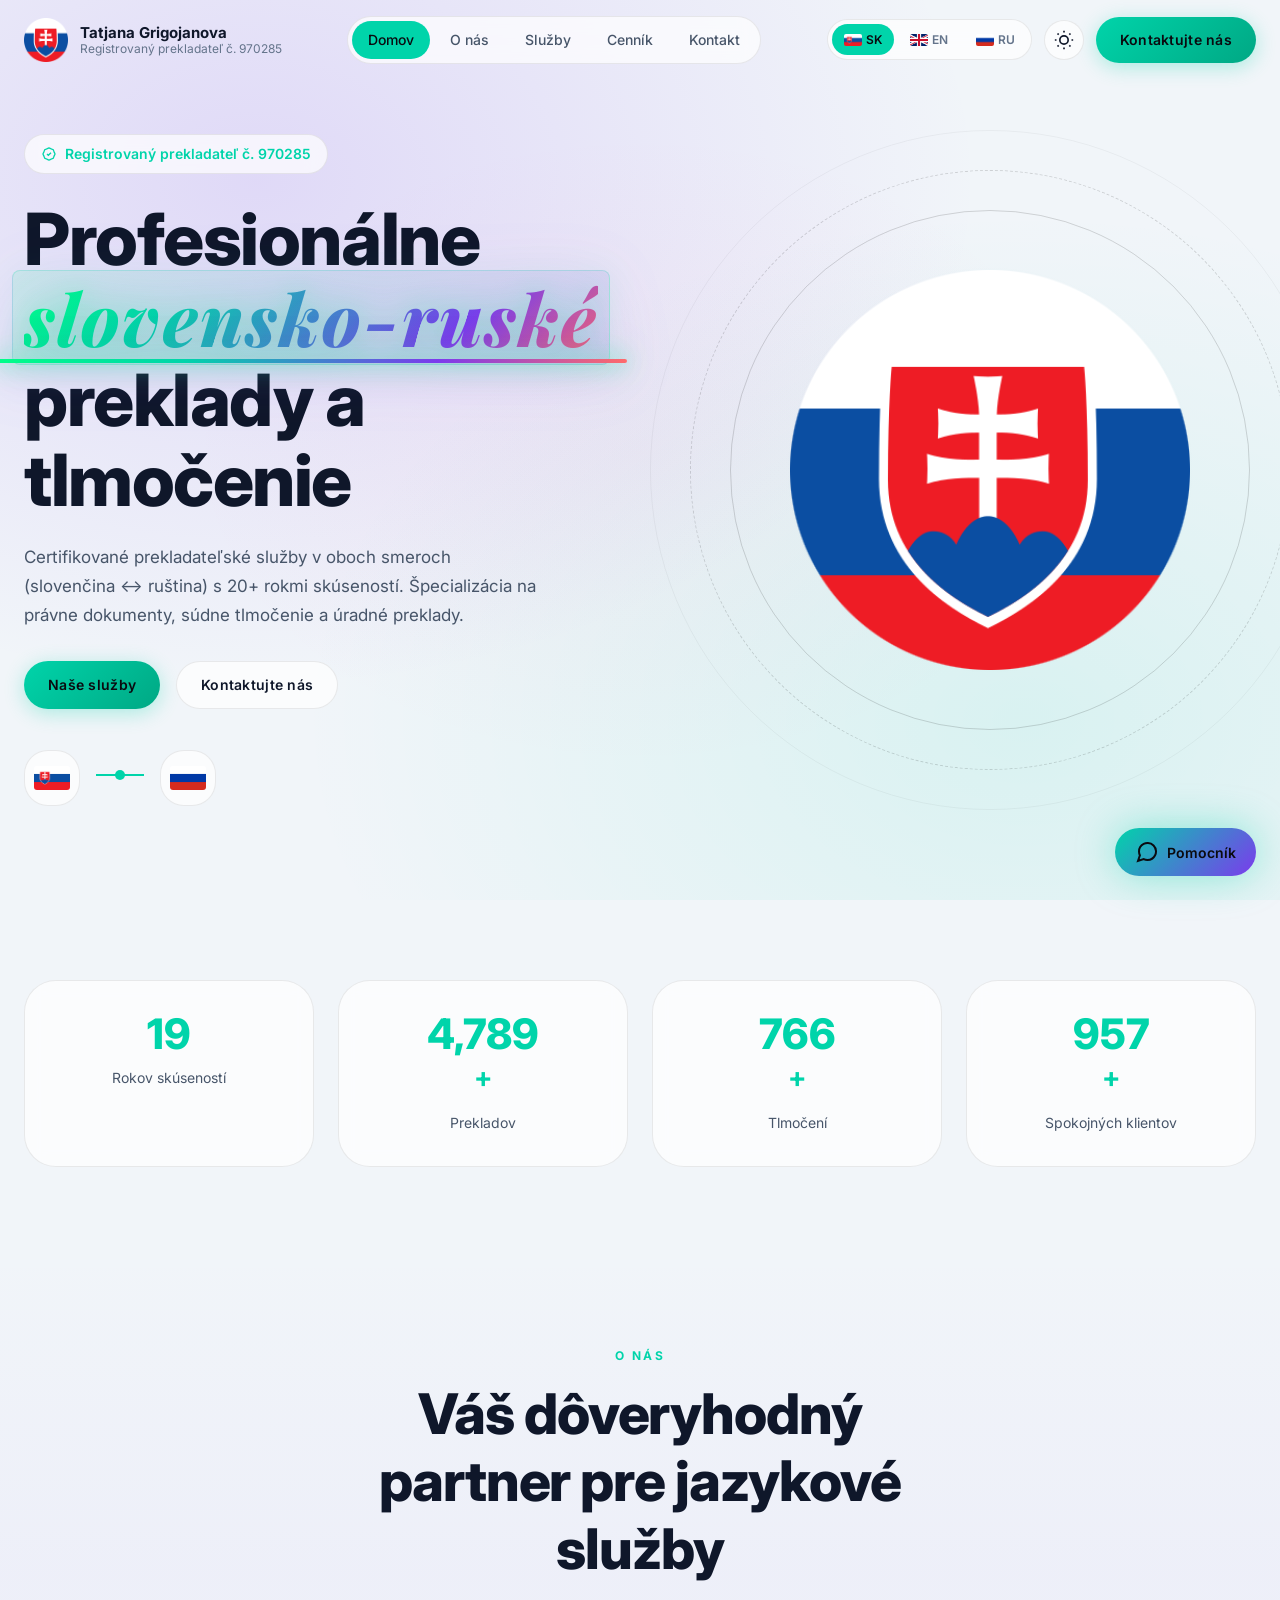
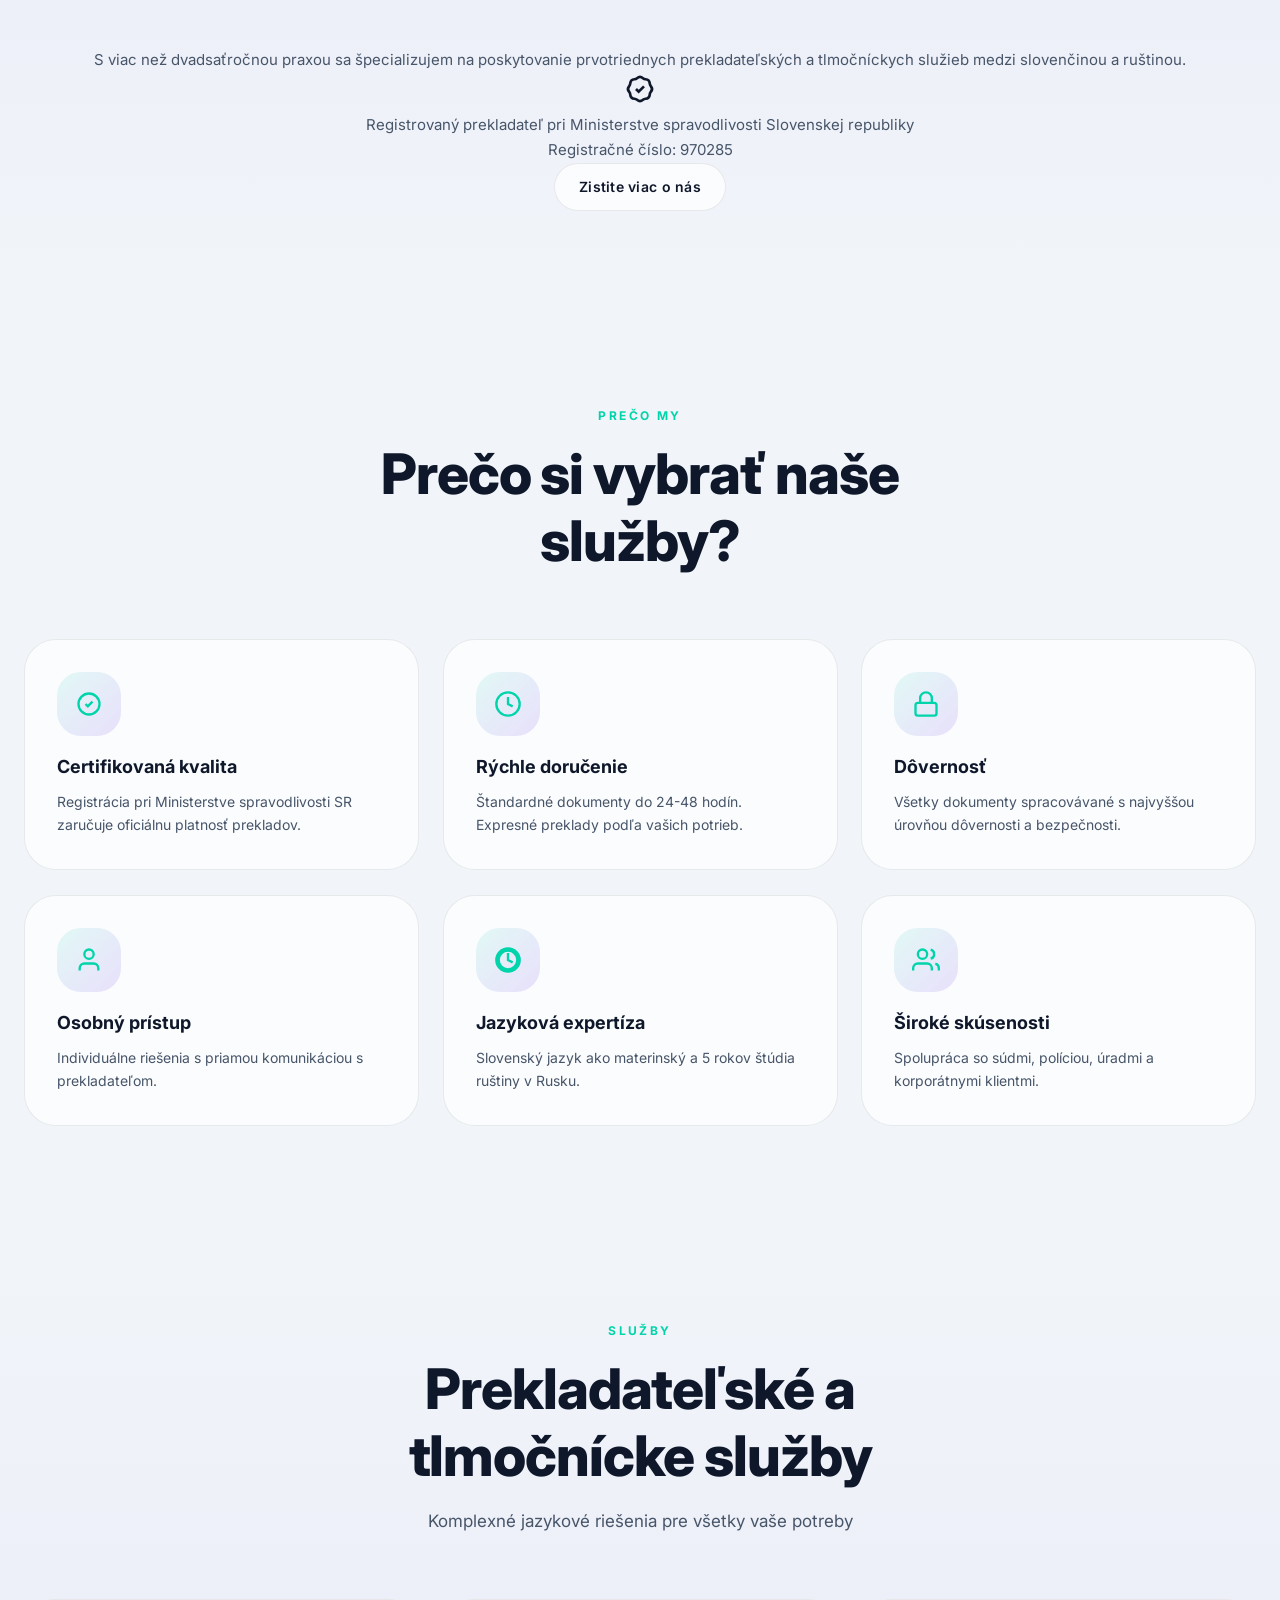
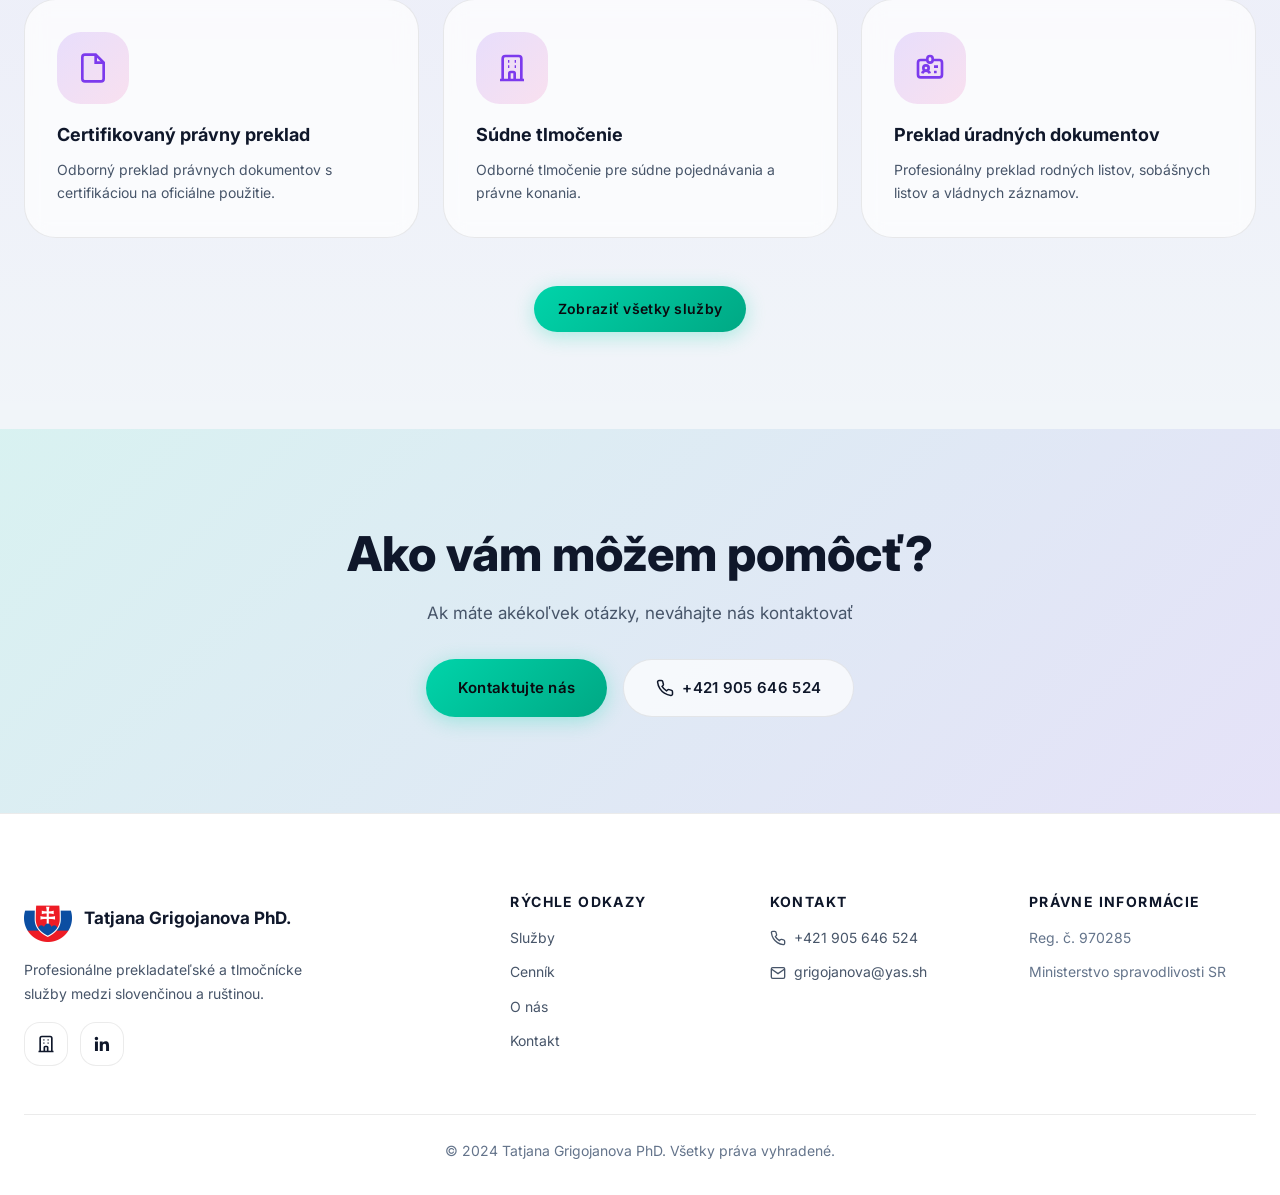
==== commit c32bee9b: "Add files via upload" ====
--- a/index.html
+++ b/index.html
@@ -6,13 +6,13 @@
   <title>Tatjana Grigojanova PhD. | Profesionálne slovensko-ruské preklady</title>
   <meta name="description" content="Certifikované prekladateľské služby s 20+ rokmi skúseností. Registrovaný prekladateľ pri Ministerstve spravodlivosti SR č. 970285.">
   <meta name="keywords" content="slovensko-ruský preklad, certifikovaný prekladateľ, súdne tlmočenie, Tatjana Grigojanova, Bratislava">
-  <link rel="canonical" href="https://grigojanova.yas.sh/">
+  <link rel="canonical" href="https://tatjana.yas.sh/">
   
   <meta property="og:type" content="website">
-  <meta property="og:url" content="https://grigojanova.yas.sh/">
+  <meta property="og:url" content="https://tatjana.yas.sh/">
   <meta property="og:title" content="Tatjana Grigojanova PhD. | Prekladateľské služby">
   <meta property="og:description" content="Certifikované slovensko-ruské preklady a tlmočenie.">
-  <meta property="og:image" content="https://grigojanova.yas.sh/assets/images/logo.png">
+  <meta property="og:image" content="https://tatjana.yas.sh/assets/images/logo.png">
   
   <link rel="icon" type="image/png" href="assets/images/logo.png">
   
@@ -54,7 +54,7 @@
     "@type": "ProfessionalService",
     "name": "Tatjana Grigojanova PhD. - Prekladateľské služby",
     "description": "Profesionálne slovensko-ruské preklady a tlmočenie",
-    "url": "https://grigojanova.yas.sh/",
+    "url": "https://tatjana.yas.sh/",
     "telephone": "+421-905-646-524",
     "email": "grigojanova@yas.sh",
     "address": {
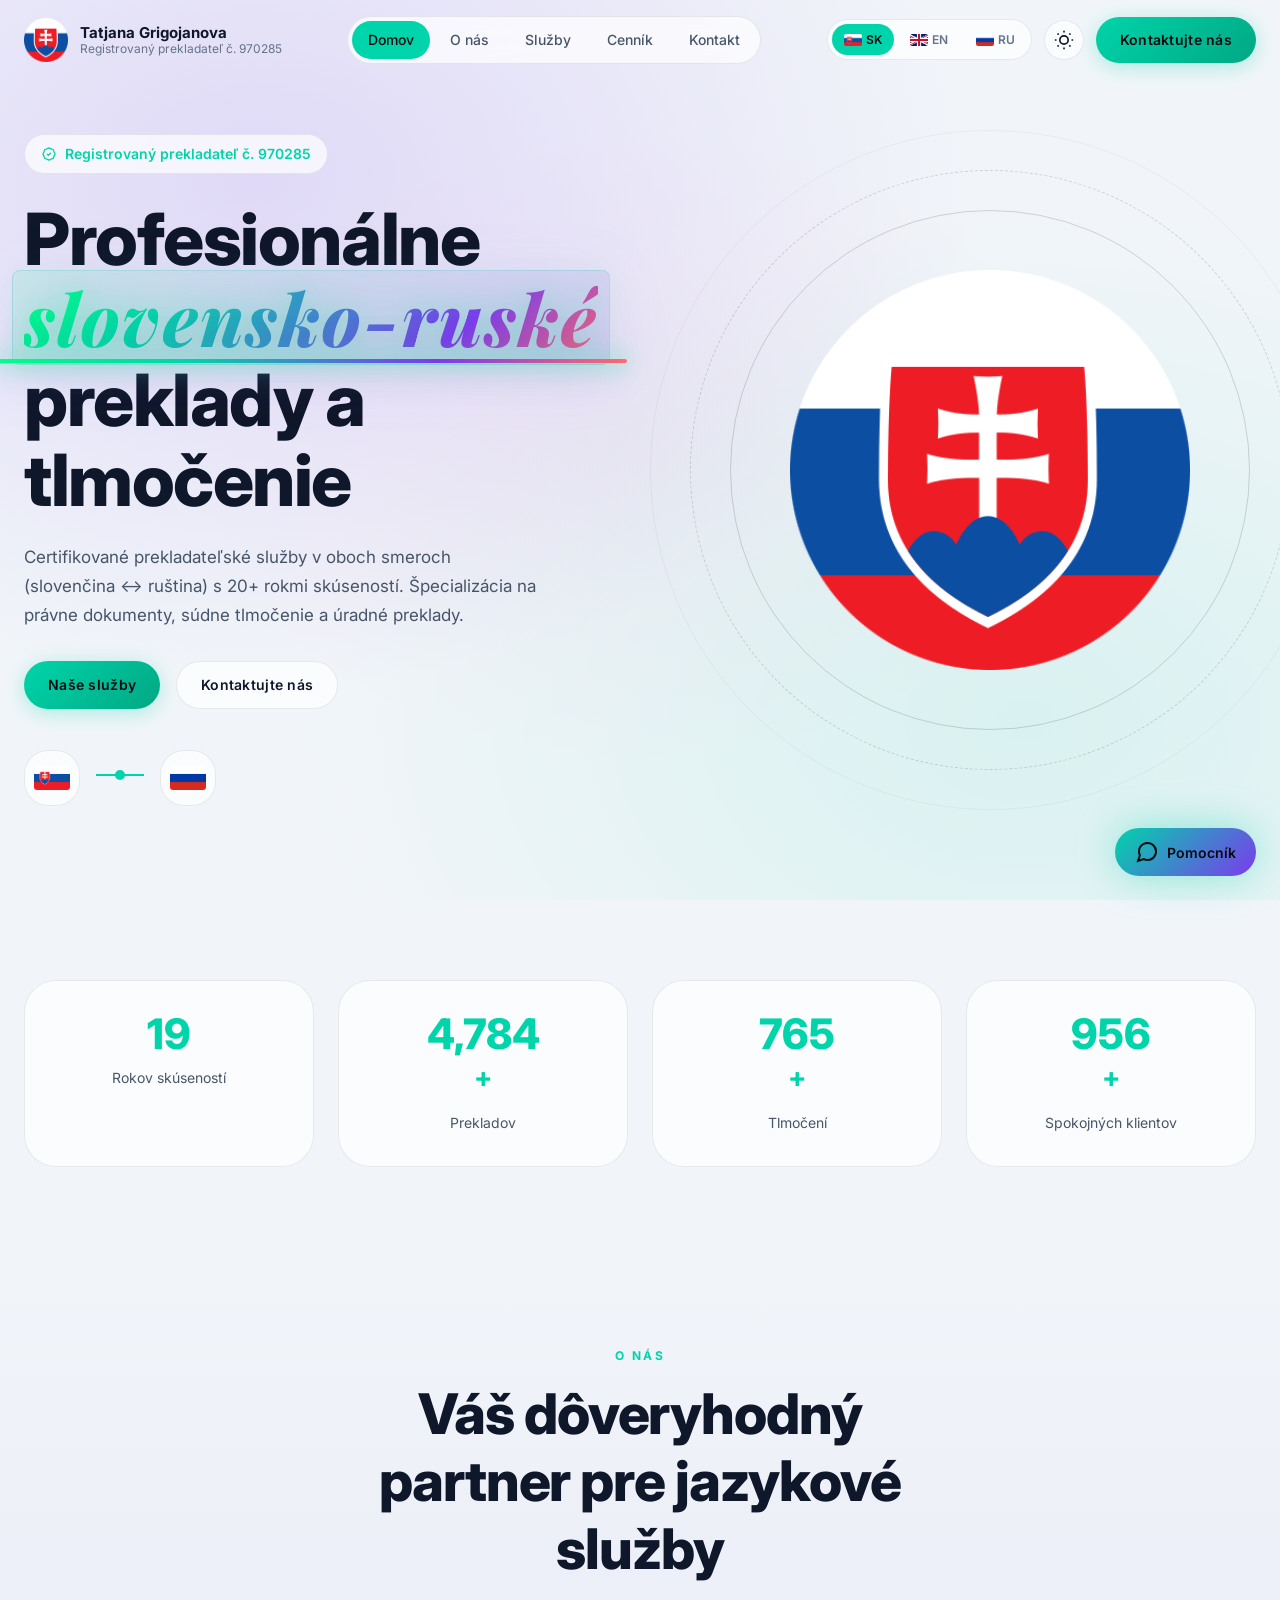
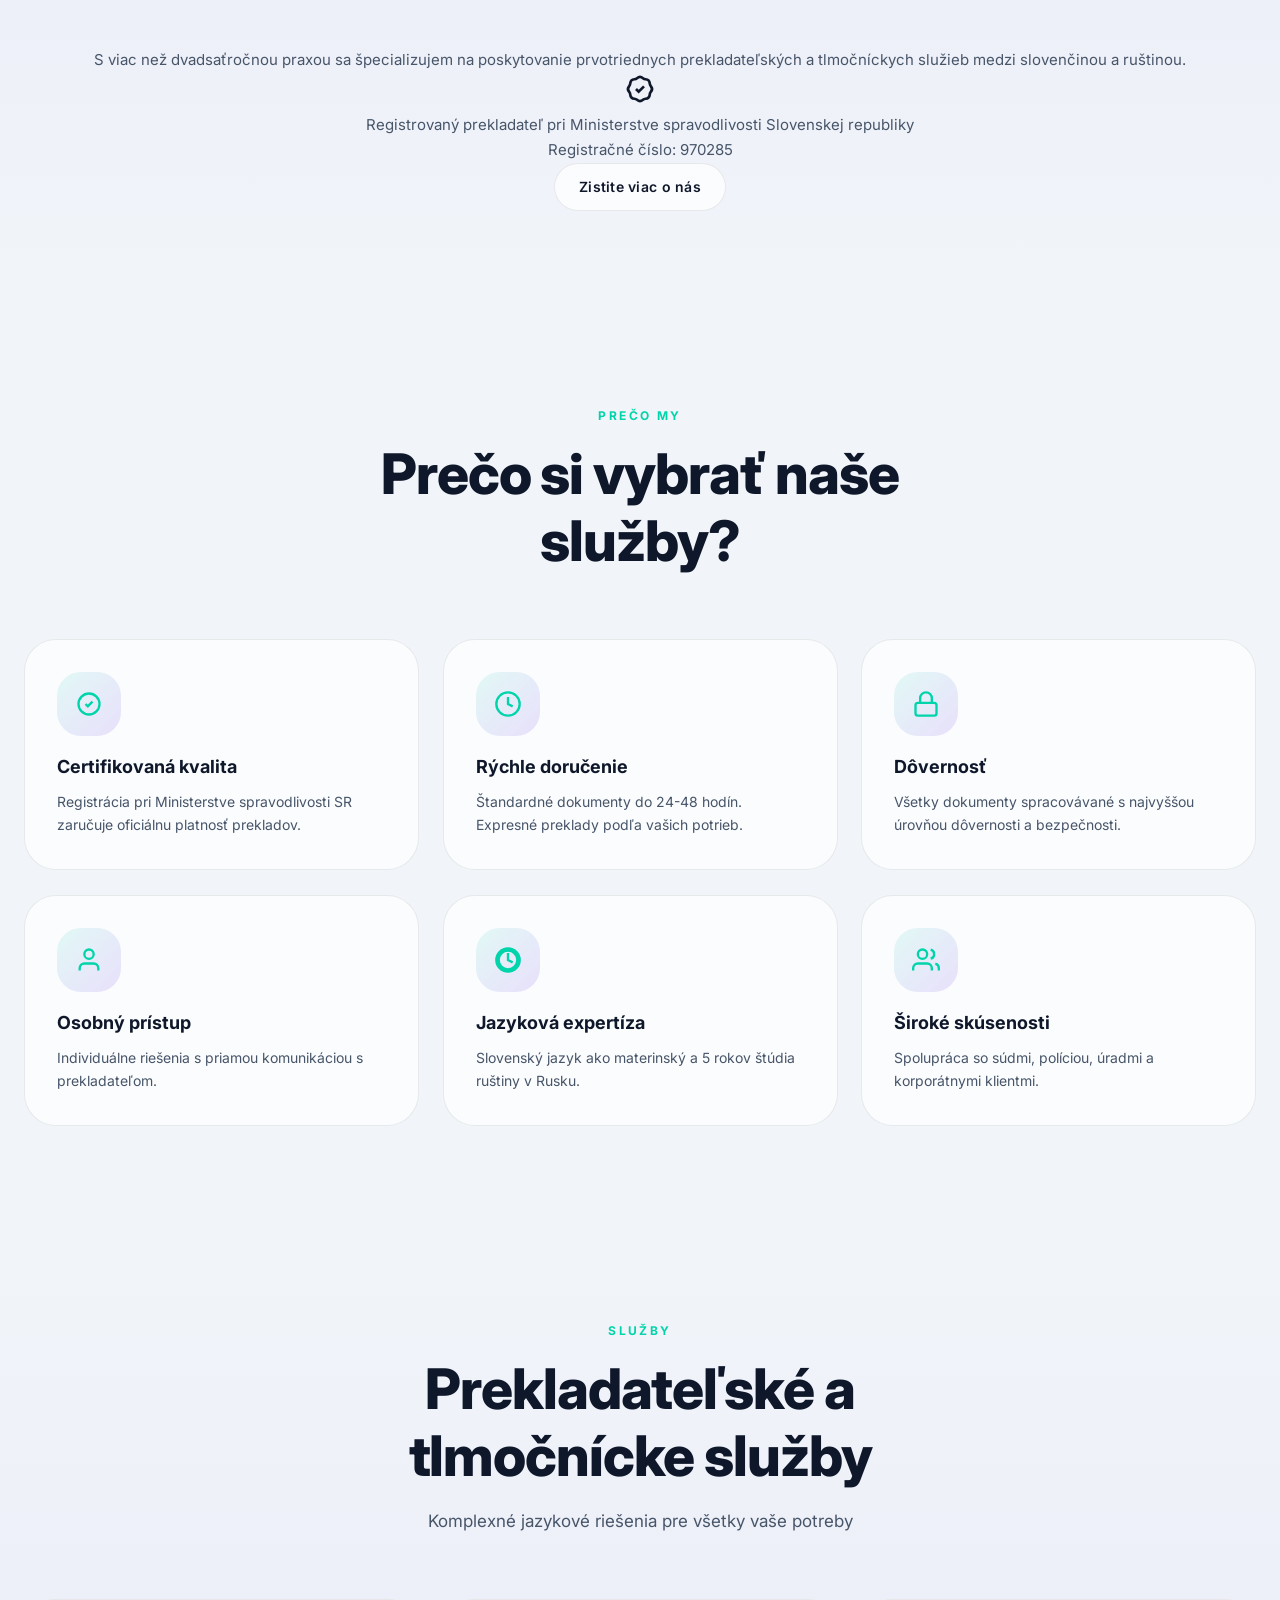
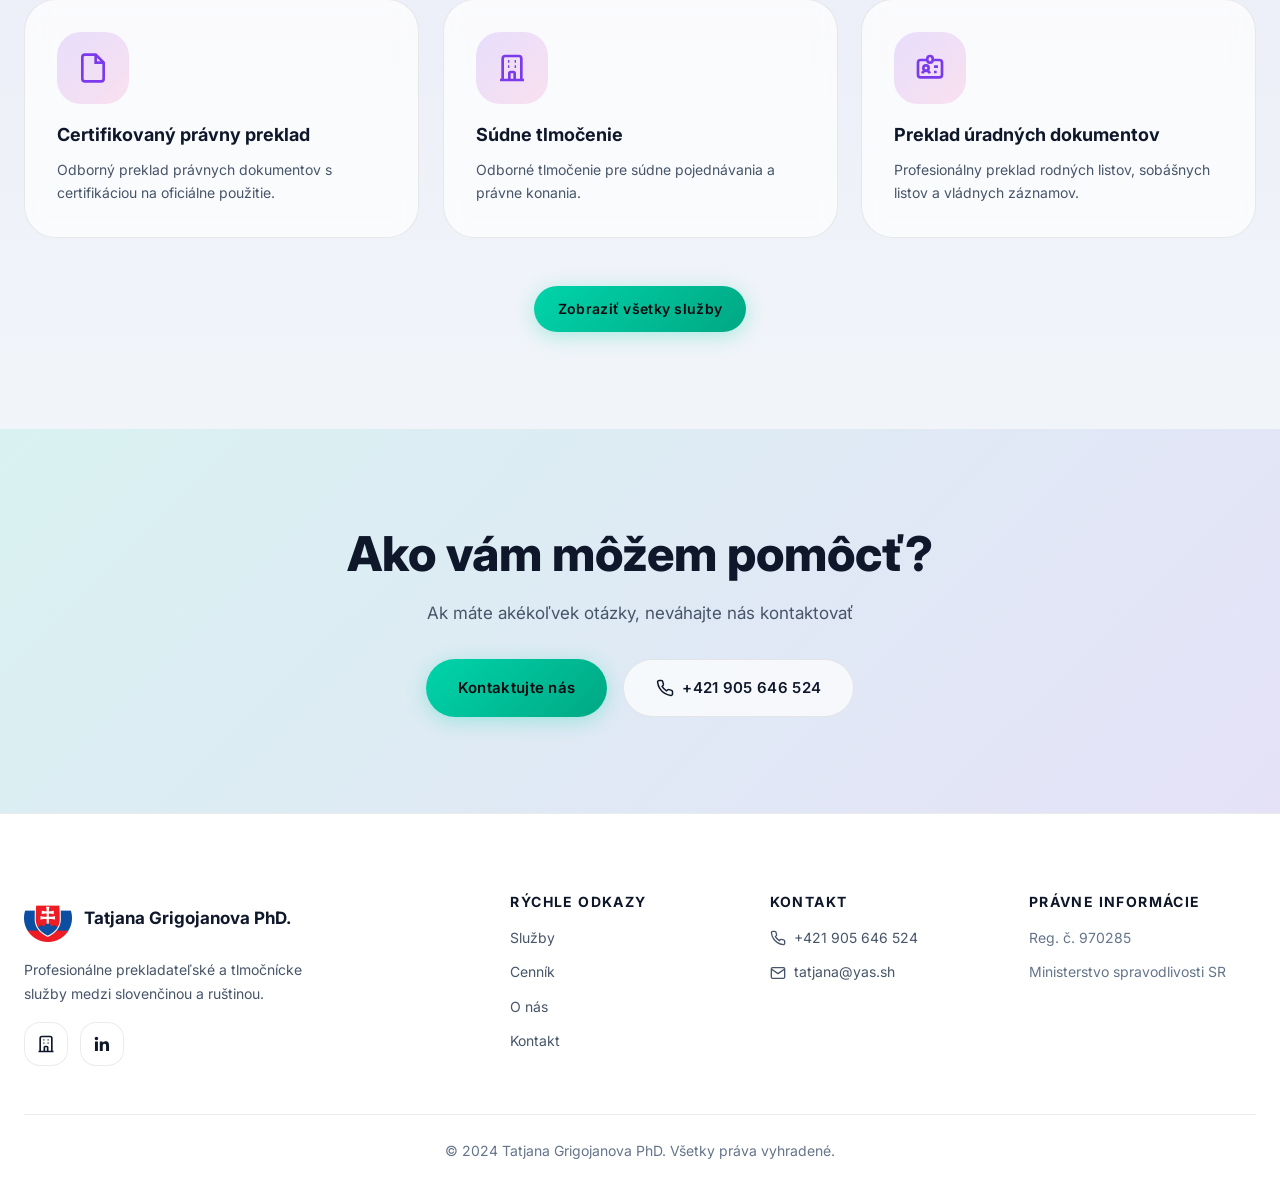
==== commit a2521c48: "Add files via upload" ====
--- a/index.html
+++ b/index.html
@@ -56,7 +56,7 @@
     "description": "Profesionálne slovensko-ruské preklady a tlmočenie",
     "url": "https://tatjana.yas.sh/",
     "telephone": "+421-905-646-524",
-    "email": "grigojanova@yas.sh",
+    "email": "tatjana@yas.sh",
     "address": {
       "@type": "PostalAddress",
       "addressLocality": "Bratislava",
@@ -479,12 +479,12 @@
               </a>
             </li>
             <li>
-              <a href="mailto:grigojanova@yas.sh">
+              <a href="mailto:tatjana@yas.sh">
                 <svg width="16" height="16" viewBox="0 0 24 24" fill="none" stroke="currentColor" stroke-width="2">
                   <path d="M4 4h16c1.1 0 2 .9 2 2v12c0 1.1-.9 2-2 2H4c-1.1 0-2-.9-2-2V6c0-1.1.9-2 2-2z"/>
                   <path d="M22 6l-10 7L2 6"/>
                 </svg>
-                grigojanova@yas.sh
+                tatjana@yas.sh
               </a>
             </li>
           </ul>
